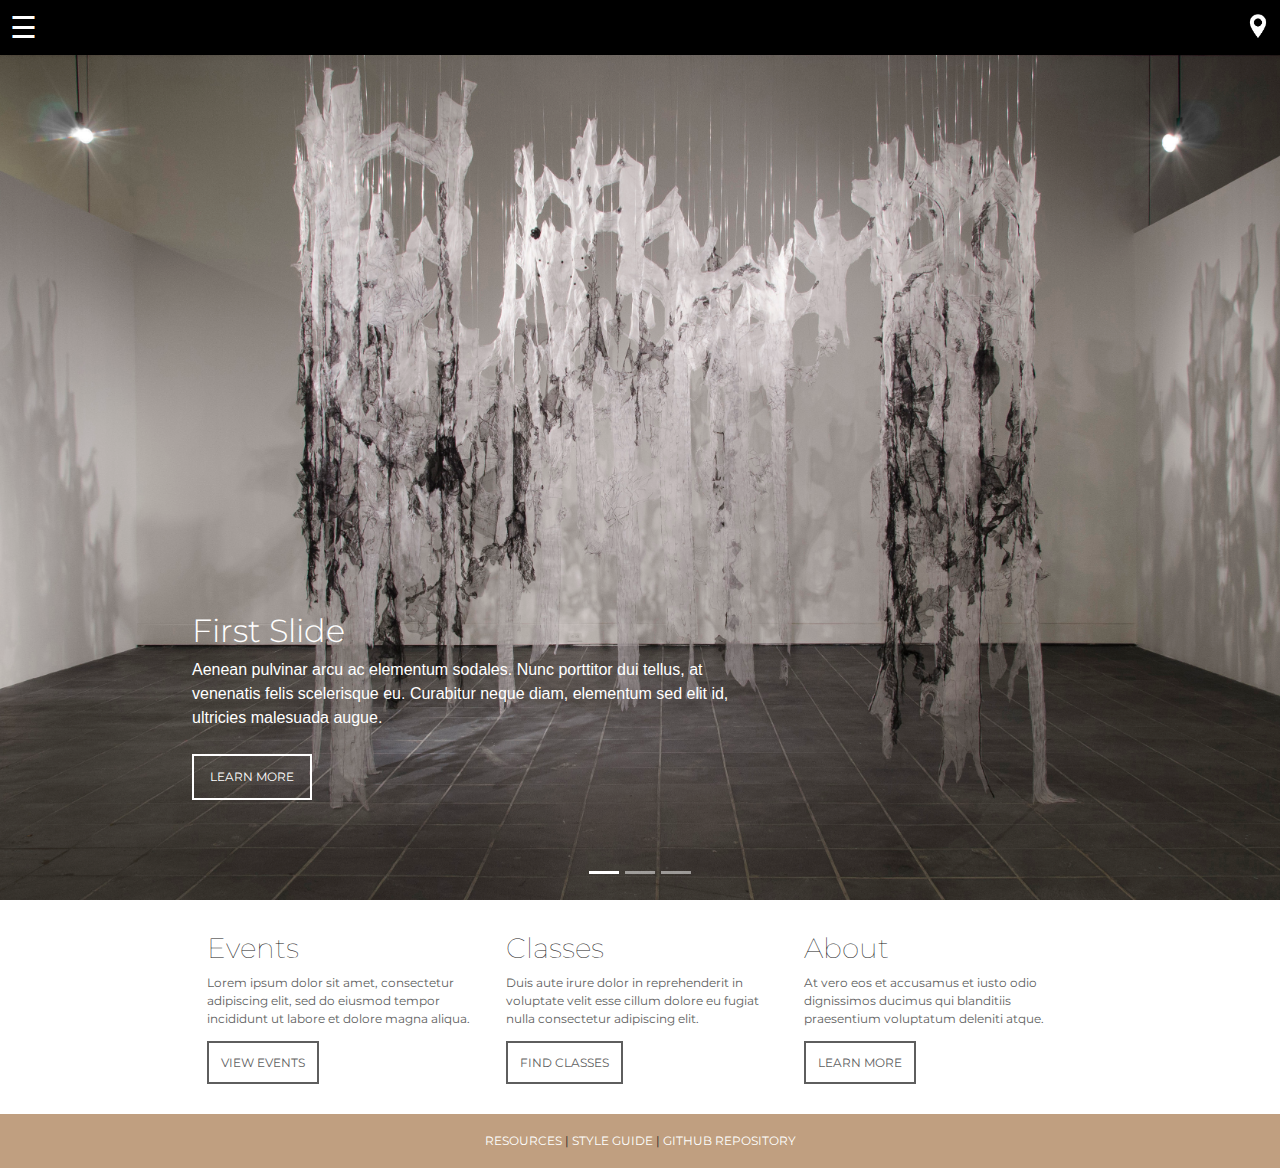
==== Part2/index.html @ 6e899aff "Page setups done for lab" ====
<!DOCTYPE html>
<html lang = "en">
<head>
<meta name="viewport" content="width=device-width, initial-scale=1, shrink-to-fit=no">
<title>P01 Style Guide</title>
<link href="https://fonts.googleapis.com/css?family=Montserrat:1,100,200,300,400,500,600,800" rel="stylesheet">
<link rel="stylesheet" href="css/main.css">

<!-- Bootstrap core CSS -->
<link href="vendor/bootstrap/css/bootstrap.min.css" rel="stylesheet">


</head>


<body>

  <!--Navigation-->
  <nav>
    <span style="font-size:30px;cursor:pointer" onclick="openNav()">&#9776;</span>
    <a href="contact.html">
      <img id = "location" src="img/location_icon.png" alt="HTML tutorial" width ="24" height ="24">
    </a>
  </nav>

  <!--Drop Down Menu Elements -->
  <div id="myNav" class="overlay">
    <a href="javascript:void(0)" class="closebtn" onclick="closeNav()">&times;</a>
    <div class="overlay-content">
      <a id = "fadein1" href="Events.html">Events</a>
      <a href="Classes.html">Classes</a>
      <a href="about.html">About</a>
      <a href="contact.html">Contact</a>
    </div>
  </div>

  <!-- Carousel -->
  <header>
    <div id="carouselExampleIndicators" class="carousel slide" data-ride="carousel">
      <ol class="carousel-indicators">
        <li data-target="#carouselExampleIndicators" data-slide-to="0" class="active"></li>
        <li data-target="#carouselExampleIndicators" data-slide-to="1"></li>
        <li data-target="#carouselExampleIndicators" data-slide-to="2"></li>
      </ol>
      <div class="carousel-inner" role="listbox">
        <!-- Slide One - Set the background image for this slide in the line below -->
        <div class="carousel-item active" style="background-image: url('img/test1.jpg')">
          <div class="carousel-caption d-none d-md-block">
            <h2 class = "carouselheader">First Slide</h2>
            <p class = "carouselfont">Aenean pulvinar arcu ac elementum sodales. Nunc porttitor dui tellus, at venenatis felis scelerisque eu. Curabitur neque diam, elementum sed elit id, ultricies malesuada augue.</p>
            <button class = "carouselbutton">LEARN MORE</button>
          </div>
        </div>
        <!-- Slide Two - Set the background image for this slide in the line below -->
        <div class="carousel-item" style="background-image: url('img/test2.jpeg')">
          <div class="carousel-caption d-none d-md-block">
            <h2 class = "carouselheader">Second Slide</h2>
            <p class = "carouselfont">Aenean pulvinar arcu ac elementum sodales. Nunc porttitor dui tellus, at venenatis felis scelerisque eu. Curabitur neque diam, elementum sed elit id, ultricies malesuada augue.</p>
            <button class = "carouselbutton">LEARN MORE</button>
          </div>
        </div>
        <!-- Slide Three - Set the background image for this slide in the line below -->
        <div class="carousel-item" style="background-image: url('img/test3.jpg')">
          <div class="carousel-caption d-none d-md-block">
            <h2 class = "carouselheader">Third Slide</h2>
            <p class = "carouselfont">Aenean pulvinar arcu ac elementum sodales. Nunc porttitor dui tellus, at venenatis felis scelerisque eu. Curabitur neque diam, elementum sed elit id, ultricies malesuada augue.</p>
            <button class = "carouselbutton">LEARN MORE</button>
          </div>
        </div>
      </div>
      <!--
      <a class="carousel-control-prev" href="#carouselExampleIndicators" role="button" data-slide="prev">
        <span class="carousel-control-prev-icon" aria-hidden="true"></span>
        <span class="sr-only">Previous</span>
      </a>
      <a class="carousel-control-next" href="#carouselExampleIndicators" role="button" data-slide="next">
        <span class="carousel-control-next-icon" aria-hidden="true"></span>
        <span class="sr-only">Next</span>
      </a> -->
    </div>
  </header>
  <!--End of Carousel -->

  <!-- Page Content -->
  <div class="columnContainer">
    <div class="column">
      <h3>Events</h3>
      <p>Lorem ipsum dolor sit amet, consectetur adipiscing elit, sed do eiusmod tempor incididunt ut labore et dolore magna aliqua. </p>
      <p><a href="Events.html" class = "navigationbutton">VIEW EVENTS</a></p>
    </div>
    <div class="column">
      <h3>Classes</h3>
      <p>Duis aute irure dolor in reprehenderit in voluptate velit esse cillum dolore eu fugiat nulla consectetur adipiscing elit. </p>
        <p><a href="Events.html" class = "navigationbutton">FIND CLASSES</a></p>
    </div>
    <div class="column">
      <h3>About </h3>
      <p>At vero eos et accusamus et iusto odio dignissimos ducimus qui blanditiis praesentium voluptatum deleniti atque.</p>
        <p><a href="Events.html" class = "navigationbutton">LEARN MORE</a></p>
    </div>

  </div>

  <!-- Footer -->
   <footer>

      <p><a href="">RESOURCES<a/> | <a href="http://www.sfu.ca/~kneuenfe/IAT_339/PO2/Style_Guide_P02/">STYLE GUIDE</a> | <a href="">GITHUB REPOSITORY</a></p>

  </footer>



















<!-- Bootstrap core JavaScript for Carousel -->
<script src="vendor/jquery/jquery.min.js"></script>
<script src="vendor/bootstrap/js/bootstrap.bundle.min.js"></script>

<!-- Drop Down Menu Script-->
<script>
function openNav() {
    document.getElementById("myNav").style.height = "100%";
}
function closeNav() {
    document.getElementById("myNav").style.height = "0%";
}
</script>

</body>
</html>
---- Part2/css/main.css ----
body {
    font-family: "Montserrat", Century Gothic, sans-serif;
    margin: 0;
}

nav{
background-color: black;
color:white;
padding: 5px;
padding-left: 10px;
z-index: 99;
position: fixed;
width: 100%;
}

h1, h2, h3 {
   font-family: 'Montserrat'
}


footer{
  display: block;
  background-color:#C09F80;
   font-family: 'Montserrat';
  text-align: center;
  font-size: .75rem;
  padding: 1.5em;
  text-decoration: none;
}

footer p{
  margin:0;
}

footer a{
  color: #ffffff;
  text-decoration: none;
}

img#location{
  position: absolute;
    top: 14px;
    right: 10px;
}

h1.pageHeader{
  font-size: 32px;
  padding-left: 10px;
  padding-top:80px;
  padding-bottom:20px;
  flex-basis: 100%;
  font-family: 'Montserrat';
}

h1.aboutHeader{
  font-size: 32px;
  padding-bottom:20px;
  flex-basis: 100%;
  font-family: 'Montserrat';
  margin-bottom: 20px;
}

.aboutContainer {
  display: flex;
  flex-wrap: wrap;
  font-family: 'Montserrat';
  background-color: #ffffff;
  color:#212121;
  padding-bottom: 1em;
  padding-left:15%;
  padding-right:15%;
}

h2.aboutContent {
  font-size: 18px;
  flex-basis: 100%;
  font-family: 'Montserrat';
  font-weight: normal;
  padding-bottom: 20px;
  max-width: 1200px;
}

.imageContainer {
    position: relative;
    text-align: left;
    color: black;
    padding-bottom: 40px;
}

.imageContainer2 {
    position: relative;
    text-align: left;
    color: white;
    padding-bottom: 40px;
}

h2.artistText {
  position: absolute;
  bottom: 120px;
  left: 60px;
}

h1.artistText1 {
  position: absolute;
  top: 120px;
  left: 150px;
}

h2.artistText2 {
  position: absolute;
  top: 200px;
  left: 150px;
  font-size: 18px;
}


p.artistSubtext {
  position: absolute;
  bottom:60px;
  left: 60px;
}

.aboutButton{
  position: absolute;
  bottom:110px;
  right: -140px;
  background-color: #ffffff;
  color: #5e5e5e;
  font-family: 'Montserrat';
  font-size: 12px;
  border: 2px solid #5e5e5e;
  box-shadow: inset 0 0 0 0 #5e5e5e;
  padding:1em;
  width: 120px;
  -webkit-transition: ease-out 0.4s;
  -moz-transition: ease-out 0.4s;
  transition: ease-out 0.4s;
}

.aboutButton2{
  position: absolute;
  bottom:300px;
  left: 150px;
  background-color: #ffffff;
  color: #5e5e5e;
  font-family: 'Montserrat';
  font-size: 12px;
  border: 2px solid #5e5e5e;
  box-shadow: inset 0 0 0 0 #5e5e5e;
  padding:1em;
  width: 120px;
  -webkit-transition: ease-out 0.4s;
  -moz-transition: ease-out 0.4s;
  transition: ease-out 0.4s;
}

.aboutButton:hover{
  box-shadow: inset 120px 0 0 0 #5e5e5e;
  text-decoration: none;
  color: white;
}



.carousel-item {
  height: 100vh;
  min-height: 300px;
  background: no-repeat center center scroll;
  -webkit-background-size: cover;
  -moz-background-size: cover;
  -o-background-size: cover;
  background-size: cover;
}

.overlay {
    height: 0%;
    width: 100%;
    position: fixed;
    padding: 0;
    margin:0;
    z-index: 999;
    top: 50px;
    left: 0;
    background-color: rgb(0,0,0);
    background-color: rgba(0,0,0, 1);
    overflow-y: hidden;
    transition: 0.5s;
}

.overlay-content {
    position: relative;
    top: 25%;
    width: 100%;
    text-align: left;
    margin-top: 30px;
}

.overlay a {
    padding-left: 10px;
    text-decoration: none;
    margin-top: 10px;
    font-size: 40px;
    font-weight: 100;
    color: #ffffff;
    display: block;
    transition: 0.3s;
    animation-delay: 2s;
}

.overlay a:hover, .overlay a:focus {
    color: #818181;
}

.overlay .closebtn {
    position: absolute;
    top: 0px;
    font-size: 50px;
}

@media screen and (max-height: 450px) {
  .overlay {overflow-y: auto;}
  .overlay a {font-size: 20px}
  .overlay .closebtn {
    font-size: 40px;
    top: 15px;
    right: 35px;
  }
}

.columnContainer{
  display: flex;
  flex-wrap: wrap;
  font-family: 'Montserrat';
  background-color: #ffffff;
  color:#212121;
  padding-bottom: 1em;
  padding-left:15%;
  padding-right:15%;

}

.columnContainer .column {
  flex-basis: 33.333%;
  padding-top: 2em;
  padding-left: 15px;
  padding-right: 15px;
}

@media screen and (max-width: 1000px){
  .columnContainer{
    padding-left:7.5%;
    padding-right:7.5%;
  }
}

@media screen and (max-width: 800px){
  .columnContainer .column {
  flex-basis: 50%;
  flex-grow: 0;
  flex-wrap: wrap;
  padding-top: 2em;
  }
  .columnContainer{
    padding-left:5%;
    padding-right:5%;
  }
}

@media screen and (max-width: 576px){
  .columnContainer .column {
  flex-basis: 100%;
  flex-grow: 0;
  flex-wrap: wrap;
  padding-top: 2em;
}
}


.columnContainer .column h3 {
  font-weight: 100;
  font-size: 28px;
}

.columnContainer .column p {
    font-size: 12px;
    color: #5e5e5e;
    padding-bottom: 10px;
}

.navigationbutton{
  background-color: #ffffff;
  color: #5e5e5e;
  font-family: 'Montserrat';
  font-size: 12px;
  border: 2px solid #5e5e5e;
  box-shadow: inset 0 0 0 0 #5e5e5e;
  padding:1em;
  width: 120px;
  -webkit-transition: ease-out 0.4s;
  -moz-transition: ease-out 0.4s;
  transition: ease-out 0.4s;
}

.navigationbutton:hover{
  box-shadow: inset 120px 0 0 0 #5e5e5e;
  text-decoration: none;
  color: white;
}

.carouselheader{
  text-align: left;
  font-weight: 300;
  font-family: 'Montserrat';

}

.carouselfont{
  text-align: left;
  width:550px;
  font-weight: 100;
  padding-bottom: .5em;


}

.carouselbutton{
  background-color: rgba(255,255,255,0);
  font-family: 'Montserrat';
  display: block;
  color: white;
  font-size: 12px;
  border: 2px solid white;
  box-shadow: inset 0 0 0 0 white;
  padding:1em;
  width: 120px;
  -webkit-transition: ease-out 0.4s;
  -moz-transition: ease-out 0.4s;
  transition: ease-out 0.4s;
  margin-bottom: 5em;
}

.carouselbutton:hover{
  box-shadow: inset 120px 0 0 0 white;
  color: #5e5e5e;
}

/*--djsjdsjndjds*/
.eventsimageslink{
  max-width:100%;
  position: relative;
  margin-bottom: 10px;
}

.eventsimages{
  max-width:100%;

}

.year{
  font-size: 20px;
  margin-bottom: 0px;
}

.calendardate{
  position: absolute;
  text-align: center;
  background-color: #ffffff;
  width:50px;
  margin-bottom: 0px;
  padding: 5px;
  top: 8px;
  right: 8px;
}

.calendardate p{

  margin-bottom: 0px;
}
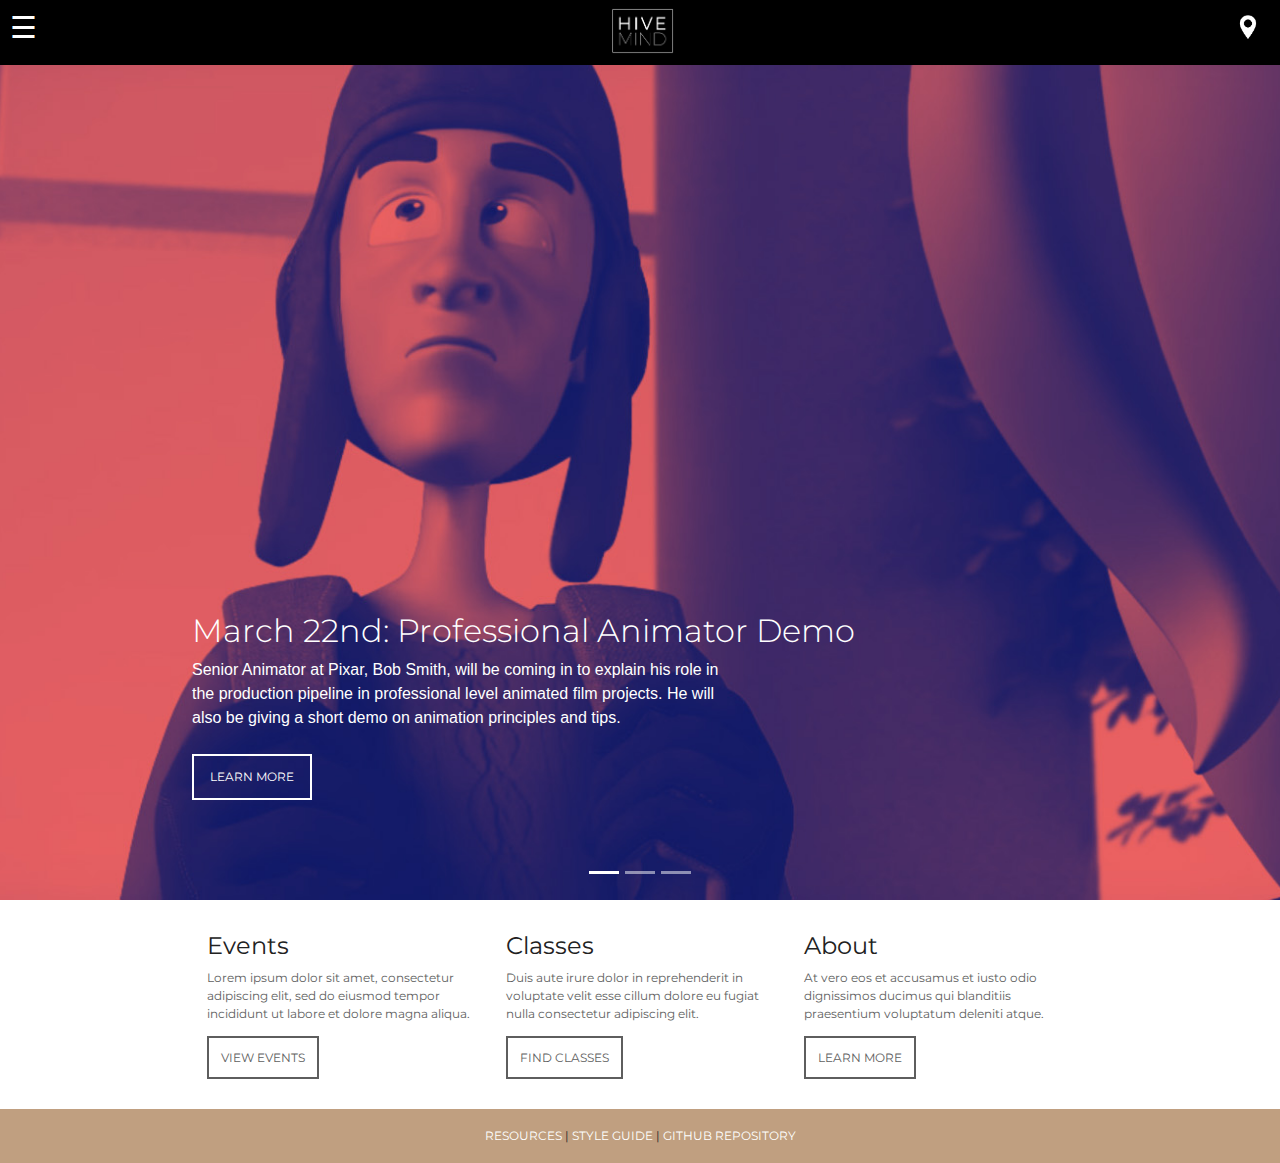
==== commit 3931593d: "Content added (Quinn provided content but on my laptop)" ====
--- a/Part2/index.html
+++ b/Part2/index.html
@@ -20,6 +20,9 @@
     <span style="font-size:30px;cursor:pointer" onclick="openNav()">&#9776;</span>
     <a href="contact.html">
       <img id = "location" src="img/location_icon.png" alt="HTML tutorial" width ="24" height ="24">
+    </a>
+    <a href="index.html">
+      <img id = "home" src="img/logowhite.png" alt="home" width ="64" height ="48">
     </a>
   </nav>
 
@@ -44,26 +47,26 @@
       </ol>
       <div class="carousel-inner" role="listbox">
         <!-- Slide One - Set the background image for this slide in the line below -->
-        <div class="carousel-item active" style="background-image: url('img/test1.jpg')">
+        <div class="carousel-item active" style="background-image: url('img/slide1.jpg')">
           <div class="carousel-caption d-none d-md-block">
-            <h2 class = "carouselheader">First Slide</h2>
-            <p class = "carouselfont">Aenean pulvinar arcu ac elementum sodales. Nunc porttitor dui tellus, at venenatis felis scelerisque eu. Curabitur neque diam, elementum sed elit id, ultricies malesuada augue.</p>
+            <h2 class = "carouselheader">March 22nd: Professional Animator Demo</h2>
+            <p class = "carouselfont">Senior Animator at Pixar, Bob Smith, will be coming in to explain his role in the production pipeline in professional level animated film projects. He will also be giving a short demo on animation principles and tips.</p>
             <button class = "carouselbutton">LEARN MORE</button>
           </div>
         </div>
         <!-- Slide Two - Set the background image for this slide in the line below -->
-        <div class="carousel-item" style="background-image: url('img/test2.jpeg')">
+        <div class="carousel-item" style="background-image: url('img/slide2.png')">
           <div class="carousel-caption d-none d-md-block">
-            <h2 class = "carouselheader">Second Slide</h2>
-            <p class = "carouselfont">Aenean pulvinar arcu ac elementum sodales. Nunc porttitor dui tellus, at venenatis felis scelerisque eu. Curabitur neque diam, elementum sed elit id, ultricies malesuada augue.</p>
+            <h2 class = "carouselheader">April 2nd: Life Drawing Session</h2>
+            <p class = "carouselfont">Life drawing is essential for building an understanding of the human form. Book this upcoming life drawing session for only 10 dollars and secure 3 hours of practice time. Act quickly as spots are limited. </p>
             <button class = "carouselbutton">LEARN MORE</button>
           </div>
         </div>
         <!-- Slide Three - Set the background image for this slide in the line below -->
-        <div class="carousel-item" style="background-image: url('img/test3.jpg')">
+        <div class="carousel-item" style="background-image: url('img/slide3.jpg')">
           <div class="carousel-caption d-none d-md-block">
-            <h2 class = "carouselheader">Third Slide</h2>
-            <p class = "carouselfont">Aenean pulvinar arcu ac elementum sodales. Nunc porttitor dui tellus, at venenatis felis scelerisque eu. Curabitur neque diam, elementum sed elit id, ultricies malesuada augue.</p>
+            <h2 class = "carouselheader">June 20th - 22nd: 2018 Annual Game Jam</h2>
+            <p class = "carouselfont">We invite creators aiming to break into the game industry to attend our first annual game jam. You will team up with other creatives to participate in a 3 day challenge to conceptualize and create a video game for prizes. </p>
             <button class = "carouselbutton">LEARN MORE</button>
           </div>
         </div>
--- a/Part2/css/main.css
+++ b/Part2/css/main.css
@@ -1,3 +1,7 @@
+html{
+
+}
+
 body {
     font-family: "Montserrat", Century Gothic, sans-serif;
     margin: 0;
@@ -9,6 +13,7 @@
 padding: 5px;
 padding-left: 10px;
 z-index: 99;
+display:block;
 position: fixed;
 width: 100%;
 }
@@ -39,15 +44,21 @@
 
 img#location{
   position: absolute;
-    top: 14px;
-    right: 10px;
+    top: 15px;
+    right: 20px;
+}
+
+img#home{
+  margin-left: 45%;
+  margin-bottom: 5px;
+
 }
 
 h1.pageHeader{
   font-size: 32px;
   padding-left: 10px;
   padding-top:80px;
-  padding-bottom:20px;
+  margin-bottom: 0px;
   flex-basis: 100%;
   font-family: 'Montserrat';
 }
@@ -60,105 +71,15 @@
   margin-bottom: 20px;
 }
 
-.aboutContainer {
-  display: flex;
-  flex-wrap: wrap;
-  font-family: 'Montserrat';
-  background-color: #ffffff;
-  color:#212121;
-  padding-bottom: 1em;
-  padding-left:15%;
-  padding-right:15%;
-}
-
-h2.aboutContent {
-  font-size: 18px;
-  flex-basis: 100%;
-  font-family: 'Montserrat';
-  font-weight: normal;
-  padding-bottom: 20px;
-  max-width: 1200px;
-}
-
-.imageContainer {
-    position: relative;
-    text-align: left;
-    color: black;
-    padding-bottom: 40px;
-}
-
-.imageContainer2 {
-    position: relative;
-    text-align: left;
-    color: white;
-    padding-bottom: 40px;
-}
-
-h2.artistText {
-  position: absolute;
-  bottom: 120px;
-  left: 60px;
-}
-
-h1.artistText1 {
-  position: absolute;
-  top: 120px;
-  left: 150px;
-}
-
-h2.artistText2 {
-  position: absolute;
-  top: 200px;
-  left: 150px;
-  font-size: 18px;
-}
-
-
-p.artistSubtext {
-  position: absolute;
-  bottom:60px;
-  left: 60px;
-}
-
-.aboutButton{
-  position: absolute;
-  bottom:110px;
-  right: -140px;
-  background-color: #ffffff;
-  color: #5e5e5e;
-  font-family: 'Montserrat';
-  font-size: 12px;
-  border: 2px solid #5e5e5e;
-  box-shadow: inset 0 0 0 0 #5e5e5e;
-  padding:1em;
-  width: 120px;
-  -webkit-transition: ease-out 0.4s;
-  -moz-transition: ease-out 0.4s;
-  transition: ease-out 0.4s;
-}
-
-.aboutButton2{
-  position: absolute;
-  bottom:300px;
-  left: 150px;
-  background-color: #ffffff;
-  color: #5e5e5e;
-  font-family: 'Montserrat';
-  font-size: 12px;
-  border: 2px solid #5e5e5e;
-  box-shadow: inset 0 0 0 0 #5e5e5e;
-  padding:1em;
-  width: 120px;
-  -webkit-transition: ease-out 0.4s;
-  -moz-transition: ease-out 0.4s;
-  transition: ease-out 0.4s;
-}
-
-.aboutButton:hover{
-  box-shadow: inset 120px 0 0 0 #5e5e5e;
-  text-decoration: none;
-  color: white;
-}
+
+h2.secondaryHeader{
+  padding-left:10px;
+  margin-top: 15px;
+  margin-bottom: 0px;
+  display: block;
+  width: 100%;
+}
+
 
 
 
@@ -179,7 +100,7 @@
     padding: 0;
     margin:0;
     z-index: 999;
-    top: 50px;
+    top: 60px;
     left: 0;
     background-color: rgb(0,0,0);
     background-color: rgba(0,0,0, 1);
@@ -227,6 +148,16 @@
   }
 }
 
+@media screen and (max-height: 450px) {
+  .overlay {overflow-y: auto;}
+  .overlay a {font-size: 20px}
+  .overlay .closebtn {
+    font-size: 40px;
+    top: 15px;
+    right: 35px;
+  }
+}
+
 .columnContainer{
   display: flex;
   flex-wrap: wrap;
@@ -234,23 +165,83 @@
   background-color: #ffffff;
   color:#212121;
   padding-bottom: 1em;
+  padding-top: 1em;
   padding-left:15%;
   padding-right:15%;
-
-}
-
+}
+
+/*Full Colum Grid Structure*/
+
+.columnContainer .fullcolumn {
+  flex-basis: 100%;
+  padding-top: 1em;
+  padding-left: 15px;
+  padding-right: 15px;
+}
+
+.columnContainer .fullcolumn h3 {
+  font-weight: 100;
+  font-size: 24px;
+  font-weight:normal;
+}
+
+.columnContainer .fullcolumn p {
+    font-size: 12px;
+    color: #5e5e5e;
+    padding-bottom: 10px;
+}
+
+.insideImage{
+  position: absolute;
+  text-align: left;
+  width:100%;
+  color:white;
+  margin-bottom: 0px;
+  padding: 5px;
+  bottom: 0px;
+  left: 10px;
+}
+
+
+
+/*Three column grid structure*/
 .columnContainer .column {
   flex-basis: 33.333%;
-  padding-top: 2em;
+  padding-top: 1em;
   padding-left: 15px;
   padding-right: 15px;
 }
 
+.columnContainer .column h3 {
+  font-weight: 100;
+  font-size: 24px;
+  font-weight:normal;
+}
+
+.columnContainer .column p {
+    font-size: 12px;
+    color: #5e5e5e;
+    padding-bottom: 10px;
+}
+
+/*images in 3 column grid*/
+.gridimageslink{
+  width:100%;
+  position: relative;
+  margin-bottom: 10px;
+}
+
+.gridimages{
+  width:100%;
+}
+
+/*Adaptable Grid Structure*/
 @media screen and (max-width: 1000px){
   .columnContainer{
     padding-left:7.5%;
     padding-right:7.5%;
   }
+
 }
 
 @media screen and (max-width: 800px){
@@ -273,20 +264,27 @@
   flex-wrap: wrap;
   padding-top: 2em;
 }
-}
-
-
-.columnContainer .column h3 {
-  font-weight: 100;
-  font-size: 28px;
-}
-
-.columnContainer .column p {
-    font-size: 12px;
-    color: #5e5e5e;
-    padding-bottom: 10px;
-}
-
+  .columnContainer .fullcolumn .contactinfo{
+    display: none
+  }
+
+  .columnContainer .fullcolumn h3{
+    font-size: 16px;
+    font-weight:normal;
+  }
+
+  .columnContainer .fullcolumn p{
+    font-size: 10px;
+    font-weight:normal;
+  }
+
+}
+
+
+
+
+
+/*Navigation Buttons */
 .navigationbutton{
   background-color: #ffffff;
   color: #5e5e5e;
@@ -307,11 +305,12 @@
   color: white;
 }
 
+
+/*Text and header that appears in Carousel*/
 .carouselheader{
   text-align: left;
   font-weight: 300;
   font-family: 'Montserrat';
-
 }
 
 .carouselfont{
@@ -319,8 +318,6 @@
   width:550px;
   font-weight: 100;
   padding-bottom: .5em;
-
-
 }
 
 .carouselbutton{
@@ -344,21 +341,11 @@
   color: #5e5e5e;
 }
 
-/*--djsjdsjndjds*/
-.eventsimageslink{
-  max-width:100%;
-  position: relative;
-  margin-bottom: 10px;
-}
-
-.eventsimages{
-  max-width:100%;
-
-}
-
+/* Calendar Box */
 .year{
-  font-size: 20px;
-  margin-bottom: 0px;
+  font-size: 16px;
+  margin-bottom: 0px;
+    margin-top: -7px;
 }
 
 .calendardate{
@@ -370,9 +357,13 @@
   padding: 5px;
   top: 8px;
   right: 8px;
+
 }
 
 .calendardate p{
-
-  margin-bottom: 0px;
-}
+  margin-bottom: 0px;
+}
+
+.columnContainer .fullcolumn .contactinfo{
+  color:white;
+}
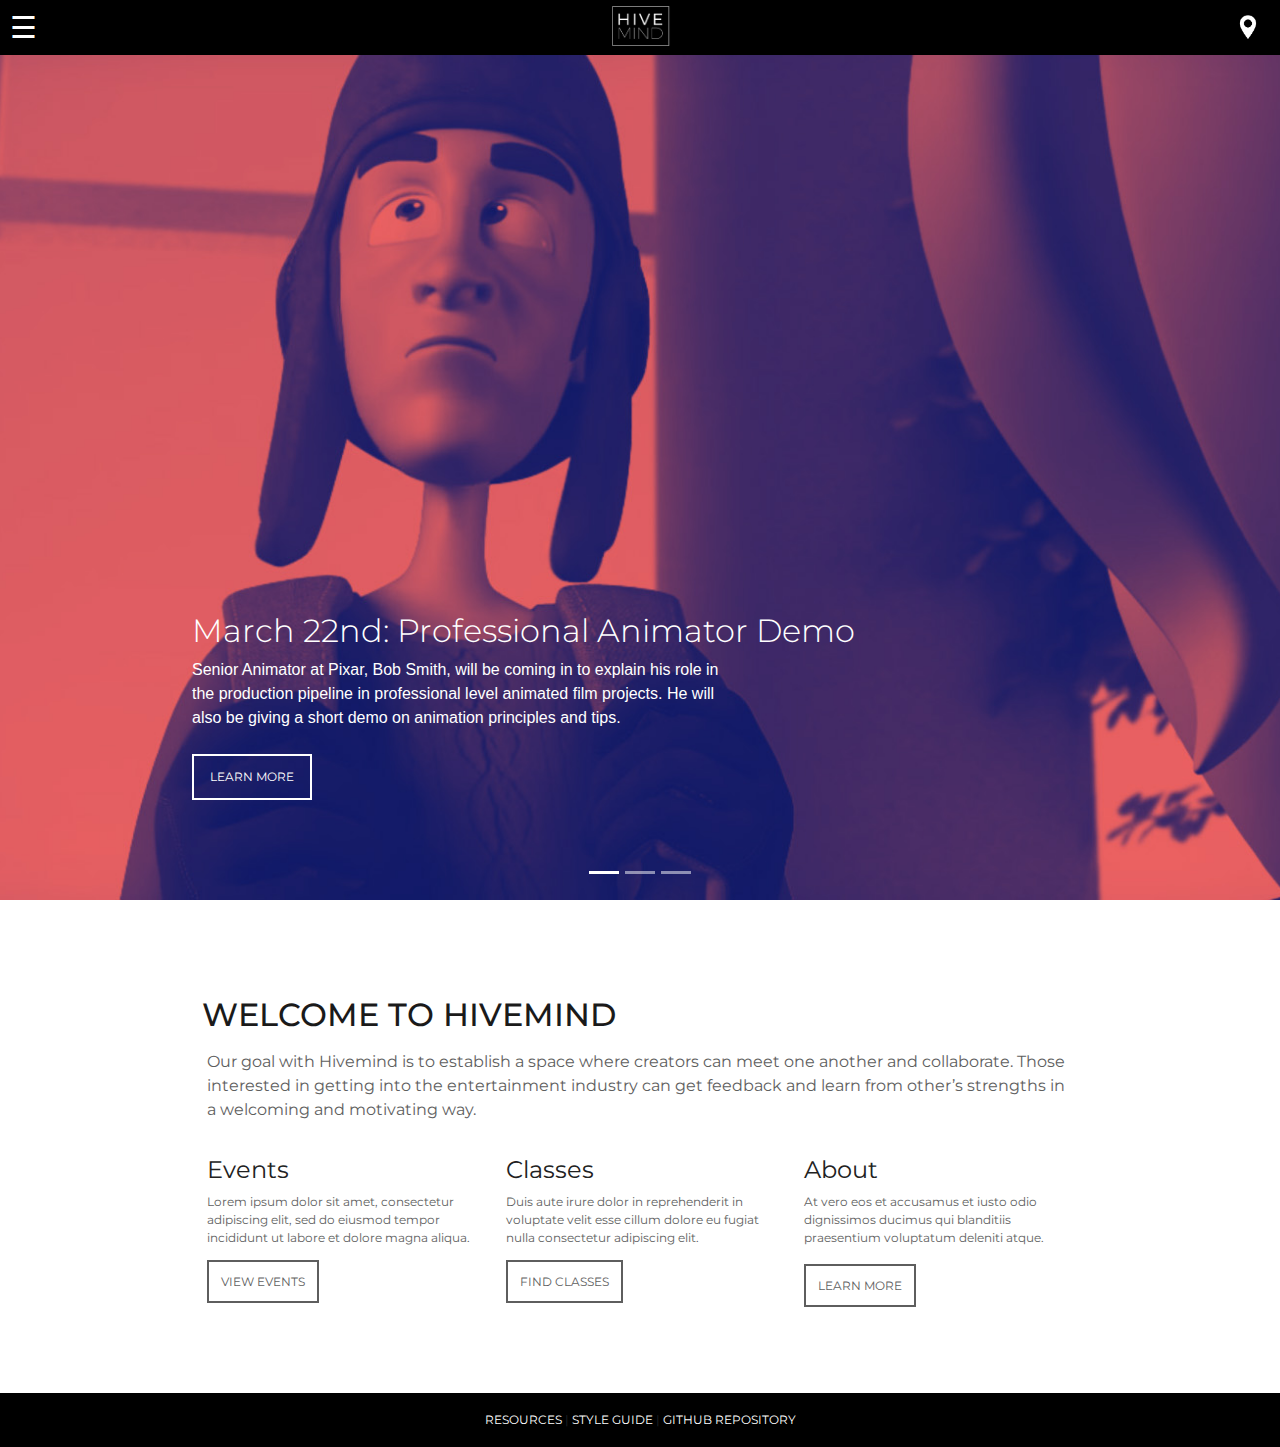
==== commit d1f2a894: "Fixes to grid, footer and columns. Multiplatform testing" ====
--- a/Part2/index.html
+++ b/Part2/index.html
@@ -22,7 +22,7 @@
       <img id = "location" src="img/location_icon.png" alt="HTML tutorial" width ="24" height ="24">
     </a>
     <a href="index.html">
-      <img id = "home" src="img/logowhite.png" alt="home" width ="64" height ="48">
+      <img id = "home" src="img/logowhite.png" alt="home" width ="60" height ="40">
     </a>
   </nav>
 
@@ -86,6 +86,15 @@
 
   <!-- Page Content -->
   <div class="columnContainer">
+
+    <h1 class = "pageHeader"> WELCOME TO HIVEMIND </h1>
+
+    <!-- Full Column -->
+    <div class="fullcolumn">
+
+      <p>Our goal with Hivemind is to establish a space where creators can meet one another and collaborate. Those interested in getting into the entertainment industry can get feedback and learn from other’s strengths in a welcoming and motivating way. </p>
+
+    </div>
     <div class="column">
       <h3>Events</h3>
       <p>Lorem ipsum dolor sit amet, consectetur adipiscing elit, sed do eiusmod tempor incididunt ut labore et dolore magna aliqua. </p>
@@ -99,7 +108,7 @@
     <div class="column">
       <h3>About </h3>
       <p>At vero eos et accusamus et iusto odio dignissimos ducimus qui blanditiis praesentium voluptatum deleniti atque.</p>
-        <p><a href="Events.html" class = "navigationbutton">LEARN MORE</a></p>
+        <a href="Events.html" class = "navigationbutton">LEARN MORE</a>
     </div>
 
   </div>
@@ -107,7 +116,7 @@
   <!-- Footer -->
    <footer>
 
-      <p><a href="">RESOURCES<a/> | <a href="http://www.sfu.ca/~kneuenfe/IAT_339/PO2/Style_Guide_P02/">STYLE GUIDE</a> | <a href="">GITHUB REPOSITORY</a></p>
+      <p><a href="resources.html">RESOURCES</a> | <a href="http://www.sfu.ca/~kneuenfe/IAT_339/PO2/Style_Guide_P02/">STYLE GUIDE</a> | <a href="https://github.com/kneuenfeldt/PO2_COMPANY_REPOSITORY">GITHUB REPOSITORY</a></p>
 
   </footer>
 
--- a/Part2/css/main.css
+++ b/Part2/css/main.css
@@ -25,9 +25,10 @@
 
 footer{
   display: block;
-  background-color:#C09F80;
+  background-color:#000000;
    font-family: 'Montserrat';
   text-align: center;
+  margin-top:5em;
   font-size: .75rem;
   padding: 1.5em;
   text-decoration: none;
@@ -40,6 +41,28 @@
 footer a{
   color: #ffffff;
   text-decoration: none;
+}
+
+footer a:hover{
+  text-decoration: none;
+  color: #33376a;
+  font-weight: 600;
+}
+
+@media screen and (min-height: 800px) and (min-width:801px) {
+footer#gridpagefooter{
+  position: fixed;
+  bottom: 0px;
+  width: 100%
+}
+}
+
+@media screen and (min-height: 850px){
+footer#fullcolumnpagefooter{
+  position: fixed;
+  bottom: 0px;
+  width: 100%
+}
 }
 
 img#location{
@@ -50,7 +73,7 @@
 
 img#home{
   margin-left: 45%;
-  margin-bottom: 5px;
+  margin-top: -15px;
 
 }
 
@@ -60,6 +83,7 @@
   padding-top:80px;
   margin-bottom: 0px;
   flex-basis: 100%;
+  color: #1a1a1a;
   font-family: 'Montserrat';
 }
 
@@ -74,6 +98,7 @@
 
 h2.secondaryHeader{
   padding-left:10px;
+  font-weight: 400;
   margin-top: 15px;
   margin-bottom: 0px;
   display: block;
@@ -100,7 +125,7 @@
     padding: 0;
     margin:0;
     z-index: 999;
-    top: 60px;
+    top: 50px;
     left: 0;
     background-color: rgb(0,0,0);
     background-color: rgba(0,0,0, 1);
@@ -113,7 +138,7 @@
     top: 25%;
     width: 100%;
     text-align: left;
-    margin-top: 30px;
+
 }
 
 .overlay a {
@@ -173,7 +198,7 @@
 /*Full Colum Grid Structure*/
 
 .columnContainer .fullcolumn {
-  flex-basis: 100%;
+
   padding-top: 1em;
   padding-left: 15px;
   padding-right: 15px;
@@ -186,8 +211,9 @@
 }
 
 .columnContainer .fullcolumn p {
-    font-size: 12px;
+    font-size: 16px;
     color: #5e5e5e;
+    font-weight: 400;
     padding-bottom: 10px;
 }
 
@@ -207,7 +233,7 @@
 /*Three column grid structure*/
 .columnContainer .column {
   flex-basis: 33.333%;
-  padding-top: 1em;
+  padding-top: .5em;
   padding-left: 15px;
   padding-right: 15px;
 }
@@ -231,39 +257,60 @@
   margin-bottom: 10px;
 }
 
+/*hover effecrs on image links*/
+.gridimages:hover{
+  box-shadow: 0px 0px 10px #888888;
+}
+
+/*hover effecrs on image links*/
+.gridimages:active{
+  box-shadow: 0px 0px 10px #888888;
+}
+
 .gridimages{
   width:100%;
 }
 
 /*Adaptable Grid Structure*/
-@media screen and (max-width: 1000px){
+@media screen and (max-width: 1100px){
   .columnContainer{
-    padding-left:7.5%;
-    padding-right:7.5%;
-  }
-
-}
-
-@media screen and (max-width: 800px){
+    padding-left:3%;
+    padding-right:3%;
+  }
+
+}
+
+@media screen and (max-width: 900px){
   .columnContainer .column {
-  flex-basis: 50%;
-  flex-grow: 0;
-  flex-wrap: wrap;
-  padding-top: 2em;
+
   }
   .columnContainer{
-    padding-left:5%;
-    padding-right:5%;
-  }
-}
-
-@media screen and (max-width: 576px){
-  .columnContainer .column {
-  flex-basis: 100%;
-  flex-grow: 0;
-  flex-wrap: wrap;
-  padding-top: 2em;
-}
+    padding-left:3%;
+    padding-right:3%;
+  }
+
+  @media screen and (max-width: 800px){
+    .columnContainer .column {
+    flex-basis: 100%;
+    flex-grow: 0;
+    flex-wrap: wrap;
+    padding-top: 2em;
+  }
+
+  img#location{
+    display: none;
+  }
+
+  img#home{
+    position: absolute;
+      top: 7px;
+      right: 6px;
+      margin-top:0px;
+
+
+  }
+}
+
   .columnContainer .fullcolumn .contactinfo{
     display: none
   }
@@ -274,7 +321,7 @@
   }
 
   .columnContainer .fullcolumn p{
-    font-size: 10px;
+    font-size: 16px;
     font-weight:normal;
   }
 
@@ -293,10 +340,10 @@
   border: 2px solid #5e5e5e;
   box-shadow: inset 0 0 0 0 #5e5e5e;
   padding:1em;
-  width: 120px;
-  -webkit-transition: ease-out 0.4s;
-  -moz-transition: ease-out 0.4s;
-  transition: ease-out 0.4s;
+
+  -webkit-transition: ease-out 0.2s;
+  -moz-transition: ease-out 0.2s;
+  transition: ease-out 0.2s;
 }
 
 .navigationbutton:hover{
@@ -367,3 +414,56 @@
 .columnContainer .fullcolumn .contactinfo{
   color:white;
 }
+
+
+input[type=text], select {
+    width: 100%;
+    padding: 12px 20px;
+    margin-top: 0px;
+    margin-bottom: 20px;
+    display: inline-block;
+    border: 1px solid #ccc;
+
+    box-sizing: border-box;
+}
+
+input[type=submit] {
+  background-color: #ffffff;
+  color: #5e5e5e;
+  font-family: 'Montserrat';
+  font-size: 14px;
+  border: 2px solid #5e5e5e;
+  box-shadow: inset 0 0 0 0 #5e5e5e;
+  padding:1em;
+  width: 200px;
+  -webkit-transition: ease-out 0.2s;
+  -moz-transition: ease-out 0.2s;
+  transition: ease-out 0.2s;
+  margin-top:20px;
+}
+
+input[type=submit]:hover {
+  box-shadow: inset 200px 0 0 0 #5e5e5e;
+  text-decoration: none;
+  color: white;
+}
+
+input[type=submit]:active {
+  background-color: #5e5e5e;
+  color: white;
+}
+
+textarea {
+    width: 100%;
+    height: 150px;
+    padding: 12px 20px;
+    box-sizing: border-box;
+    border: 1px solid #ccc;
+    background-color: #ffffff;
+    font-size: 16px;
+    resize: none;
+}
+
+label{
+  font-size: 14px;
+}
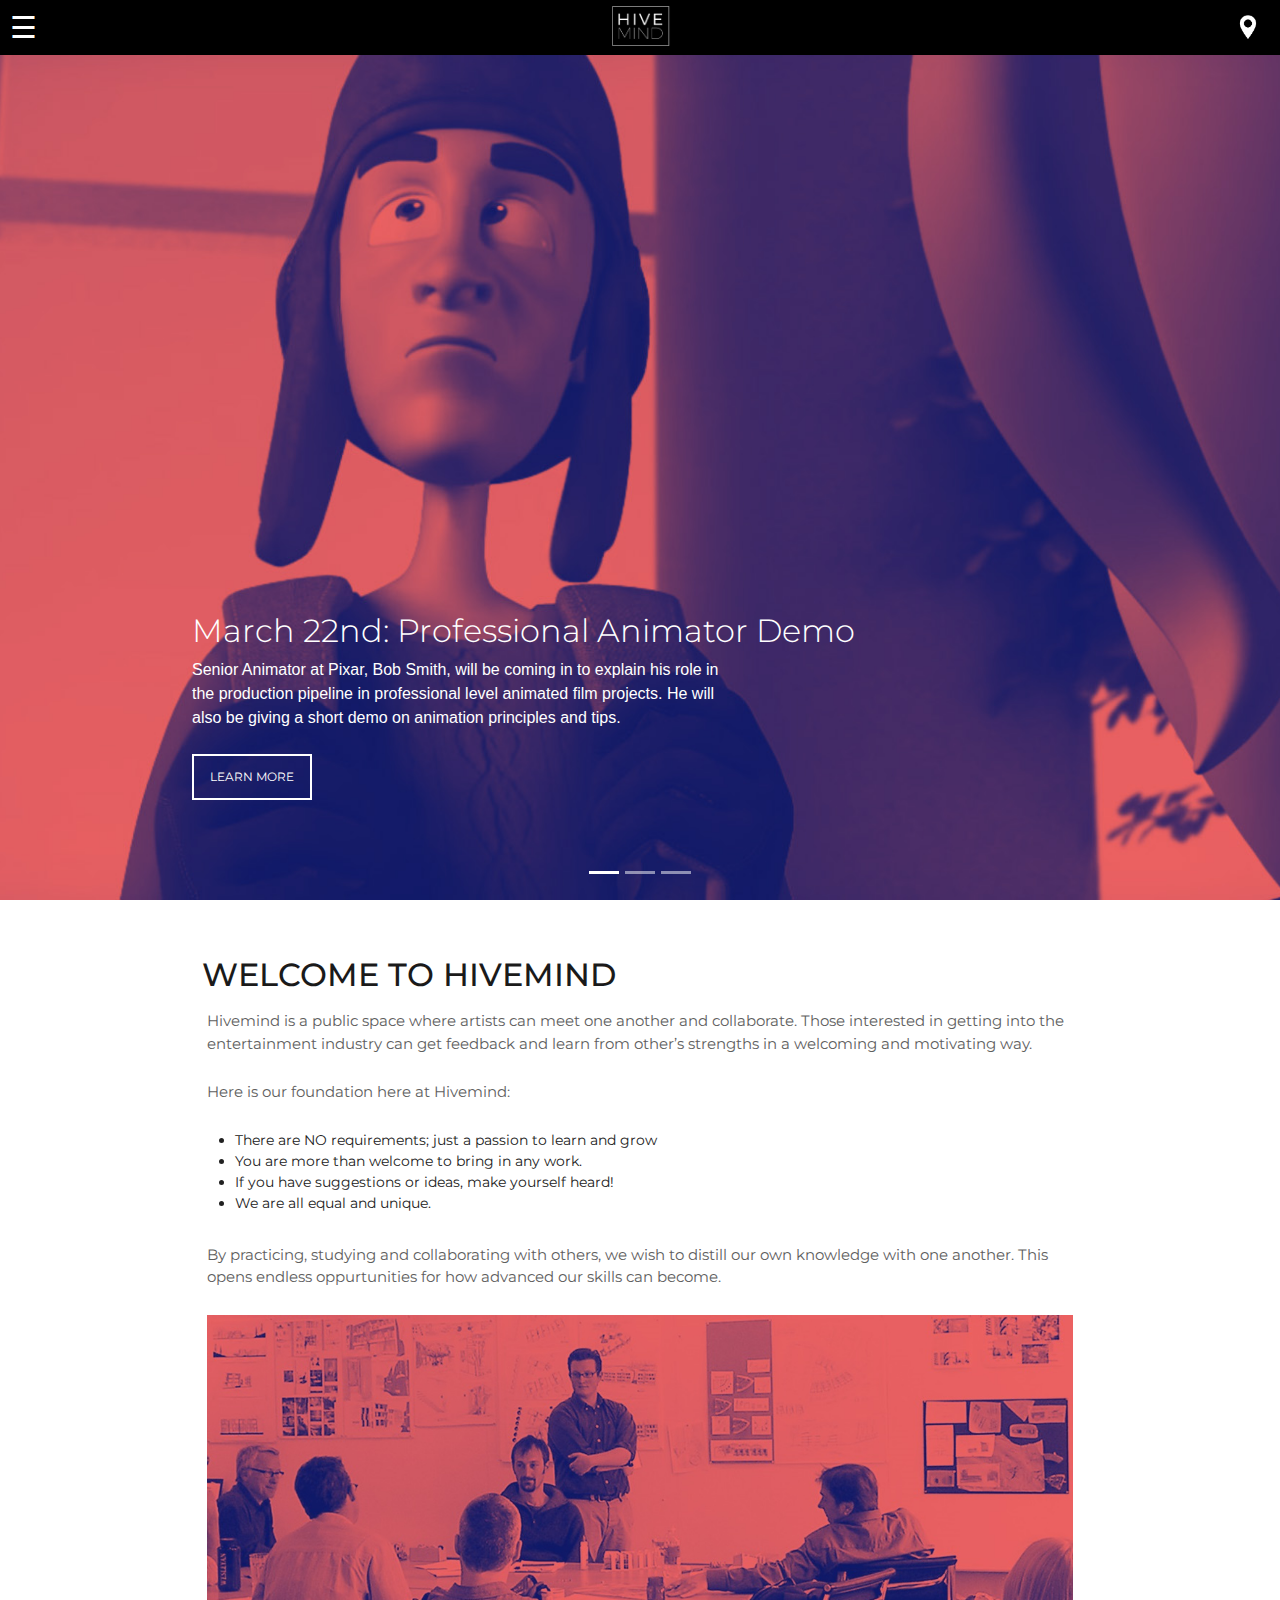
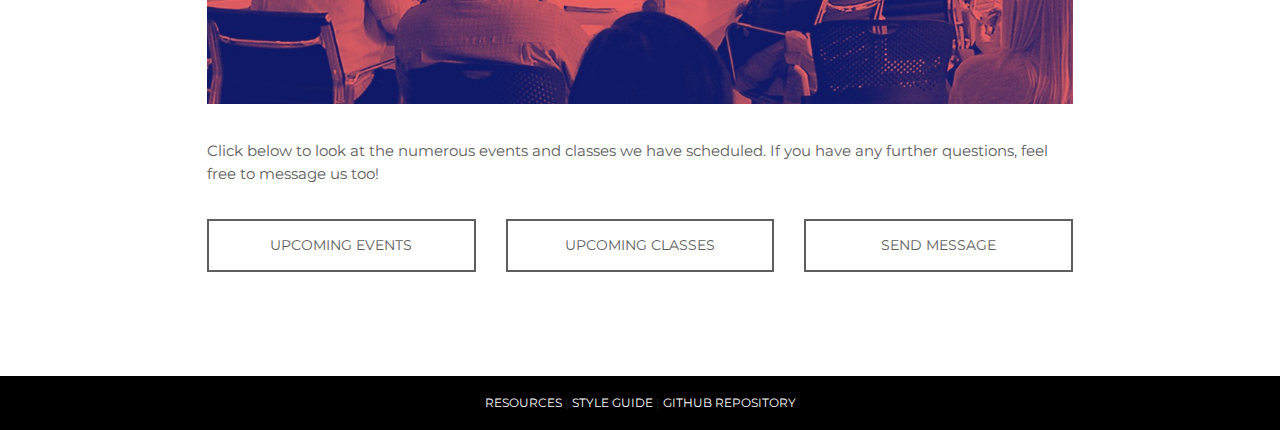
==== commit 44eacb8f: "Added payment page and other fixes" ====
--- a/Part2/index.html
+++ b/Part2/index.html
@@ -87,31 +87,45 @@
   <!-- Page Content -->
   <div class="columnContainer">
 
-    <h1 class = "pageHeader"> WELCOME TO HIVEMIND </h1>
+    <h1 class = "pageHeader" id = "homepageHeader"> WELCOME TO HIVEMIND </h1>
 
     <!-- Full Column -->
     <div class="fullcolumn">
 
-      <p>Our goal with Hivemind is to establish a space where creators can meet one another and collaborate. Those interested in getting into the entertainment industry can get feedback and learn from other’s strengths in a welcoming and motivating way. </p>
+      <p>Hivemind is a public space where artists can meet one another and collaborate. Those interested in getting into the entertainment industry can get feedback and learn from other’s strengths in a welcoming and motivating way. </p>
 
-    </div>
-    <div class="column">
-      <h3>Events</h3>
-      <p>Lorem ipsum dolor sit amet, consectetur adipiscing elit, sed do eiusmod tempor incididunt ut labore et dolore magna aliqua. </p>
-      <p><a href="Events.html" class = "navigationbutton">VIEW EVENTS</a></p>
-    </div>
-    <div class="column">
-      <h3>Classes</h3>
-      <p>Duis aute irure dolor in reprehenderit in voluptate velit esse cillum dolore eu fugiat nulla consectetur adipiscing elit. </p>
-        <p><a href="Events.html" class = "navigationbutton">FIND CLASSES</a></p>
-    </div>
-    <div class="column">
-      <h3>About </h3>
-      <p>At vero eos et accusamus et iusto odio dignissimos ducimus qui blanditiis praesentium voluptatum deleniti atque.</p>
-        <a href="Events.html" class = "navigationbutton">LEARN MORE</a>
+      <p> Here is our foundation here at Hivemind:
+        <ul>
+          <li>There are NO requirements; just a passion to learn and grow</li>
+          <li>You are more than welcome to bring in any work.</li>
+          <li>If you have suggestions or ideas, make yourself heard!</li>
+          <li>We are all equal and unique.</li>
+        </ul>
+        <p> By practicing, studying and collaborating with others, we wish to distill our own knowledge with one another. This opens endless oppurtunities for how advanced our skills can become.</p>
+
+          <div class = "gridimageslink">
+            <img class = "gridimages" src="img/collaboration.jpg" alt="HTML tutorial" >
+          </div>
+
+            <p></p>
+          <p> Click below to look at the numerous events and classes we have scheduled. If you have any further questions, feel free to message us too!</p>
     </div>
 
+   <div class="column">
+     <a href="Events.html" class="navigationbutton">UPCOMING EVENTS</a>
+   </div>
+
+   <div class="column">
+     <a href="Classes.html" class="navigationbutton">UPCOMING CLASSES</a>
   </div>
+
+   <div class="column">
+     <a href="contact.html" class = "navigationbutton">SEND MESSAGE</a>
+   </div>
+
+
+
+   </div>
 
   <!-- Footer -->
    <footer>
--- a/Part2/css/main.css
+++ b/Part2/css/main.css
@@ -18,8 +18,15 @@
 width: 100%;
 }
 
-h1, h2, h3 {
+h1, h2, h3, h4{
    font-family: 'Montserrat'
+}
+
+ul{
+  font-size: 14px;
+  padding-left: 2em;
+  padding-bottom: 1em;
+
 }
 
 
@@ -95,6 +102,16 @@
   margin-bottom: 20px;
 }
 
+h1#homepageHeader{
+  font-size: 32px;
+  padding-left: 10px;
+  padding-top:40px;
+  margin-bottom: 0px;
+  flex-basis: 100%;
+  color: #1a1a1a;
+  font-family: 'Montserrat';
+}
+
 
 h2.secondaryHeader{
   padding-left:10px;
@@ -104,6 +121,8 @@
   display: block;
   width: 100%;
 }
+
+
 
 
 
@@ -198,7 +217,7 @@
 /*Full Colum Grid Structure*/
 
 .columnContainer .fullcolumn {
-
+  width: 100%;
   padding-top: 1em;
   padding-left: 15px;
   padding-right: 15px;
@@ -211,7 +230,7 @@
 }
 
 .columnContainer .fullcolumn p {
-    font-size: 16px;
+    font-size: 14px;
     color: #5e5e5e;
     font-weight: 400;
     padding-bottom: 10px;
@@ -244,6 +263,13 @@
   font-weight:normal;
 }
 
+.columnContainer .column h3.paymentsHeader{
+  font-size: 18px;
+  padding-bottom: 10px;
+  padding-top:30px;
+  font-weight: 500;
+}
+
 .columnContainer .column p {
     font-size: 12px;
     color: #5e5e5e;
@@ -258,12 +284,12 @@
 }
 
 /*hover effecrs on image links*/
-.gridimages:hover{
+.gridimageslink a img:hover{
   box-shadow: 0px 0px 10px #888888;
 }
 
 /*hover effecrs on image links*/
-.gridimages:active{
+.gridimageslink a:active{
   box-shadow: 0px 0px 10px #888888;
 }
 
@@ -281,21 +307,34 @@
 }
 
 @media screen and (max-width: 900px){
-  .columnContainer .column {
-
-  }
+
   .columnContainer{
     padding-left:3%;
     padding-right:3%;
   }
+}
 
   @media screen and (max-width: 800px){
+
     .columnContainer .column {
     flex-basis: 100%;
     flex-grow: 0;
     flex-wrap: wrap;
-    padding-top: 2em;
-  }
+    padding-top: 0;
+    margin-bottom: 0;
+  }
+
+  h1#homepageHeader{
+    font-size: 32px;
+    padding-left: 10px;
+    padding-top:20px;
+    margin-bottom: 0px;
+    flex-basis: 100%;
+    color: #1a1a1a;
+    font-family: 'Montserrat';
+  }
+
+
 
   img#location{
     display: none;
@@ -321,36 +360,49 @@
   }
 
   .columnContainer .fullcolumn p{
-    font-size: 16px;
+    font-size: 15px;
     font-weight:normal;
   }
 
-}
+  .columnContainer .column p.bottomnavText{
+  font-size: 14px;
+}
+
+
 
 
 
 
 
 /*Navigation Buttons */
+
+
 .navigationbutton{
   background-color: #ffffff;
+  display: inline-block;
+
   color: #5e5e5e;
   font-family: 'Montserrat';
   font-size: 12px;
   border: 2px solid #5e5e5e;
-  box-shadow: inset 0 0 0 0 #5e5e5e;
   padding:1em;
-
+  text-decoration: none;
+  text-align: center;
+  font-size: 14px;
+  width: 100%;
   -webkit-transition: ease-out 0.2s;
   -moz-transition: ease-out 0.2s;
   transition: ease-out 0.2s;
+  margin-bottom: 2em;
+
 }
 
 .navigationbutton:hover{
-  box-shadow: inset 120px 0 0 0 #5e5e5e;
+  background-color: #5e5e5e;
   text-decoration: none;
   color: white;
 }
+
 
 
 /*Text and header that appears in Carousel*/
@@ -415,10 +467,24 @@
   color:white;
 }
 
+::placeholder { /* Chrome, Firefox, Opera, Safari 10.1+ */
+    font-size: 13px;
+}
+
+:-ms-input-placeholder { /* Internet Explorer 10-11 */
+    font-size: 13px;
+}
+
+::-ms-input-placeholder { /* Microsoft Edge */
+    font-size: 13px;
+}
+
+
 
 input[type=text], select {
     width: 100%;
     padding: 12px 20px;
+    font-size: 14px;
     margin-top: 0px;
     margin-bottom: 20px;
     display: inline-block;
@@ -427,30 +493,39 @@
     box-sizing: border-box;
 }
 
+
+
 input[type=submit] {
-  background-color: #ffffff;
-  color: #5e5e5e;
+  background-color:#5e5e5e;
+  color: #ffffff;
   font-family: 'Montserrat';
   font-size: 14px;
-  border: 2px solid #5e5e5e;
-  box-shadow: inset 0 0 0 0 #5e5e5e;
   padding:1em;
-  width: 200px;
+  width: 100%;
+  border: 0px;
   -webkit-transition: ease-out 0.2s;
   -moz-transition: ease-out 0.2s;
   transition: ease-out 0.2s;
-  margin-top:20px;
+
+  margin-bottom: 40px;
+}
+
+.inputfields{
+  width:100%;
 }
 
 input[type=submit]:hover {
-  box-shadow: inset 200px 0 0 0 #5e5e5e;
+  background-color: #E35E61;
   text-decoration: none;
   color: white;
 }
 
 input[type=submit]:active {
-  background-color: #5e5e5e;
+  background-color: #E35E61;
   color: white;
+  -webkit-transition: ease-out 0s;
+  -moz-transition: ease-out 0s;
+  transition: ease-out 0s;
 }
 
 textarea {
@@ -461,9 +536,39 @@
     border: 1px solid #ccc;
     background-color: #ffffff;
     font-size: 16px;
-    resize: none;
+
 }
 
 label{
   font-size: 14px;
-}
+  display: block;
+}
+
+
+
+#province{
+display: inline;
+width: 49%;
+
+}
+
+#zipcode{
+  display: inline;
+  width: 49%;
+
+}
+
+#expm{
+  display: inline;
+  width: 49%;
+}
+
+#expy{
+  display: inline;
+  width: 49%;
+}
+
+#cvv{
+  display: inline;
+  width: 49%;
+}
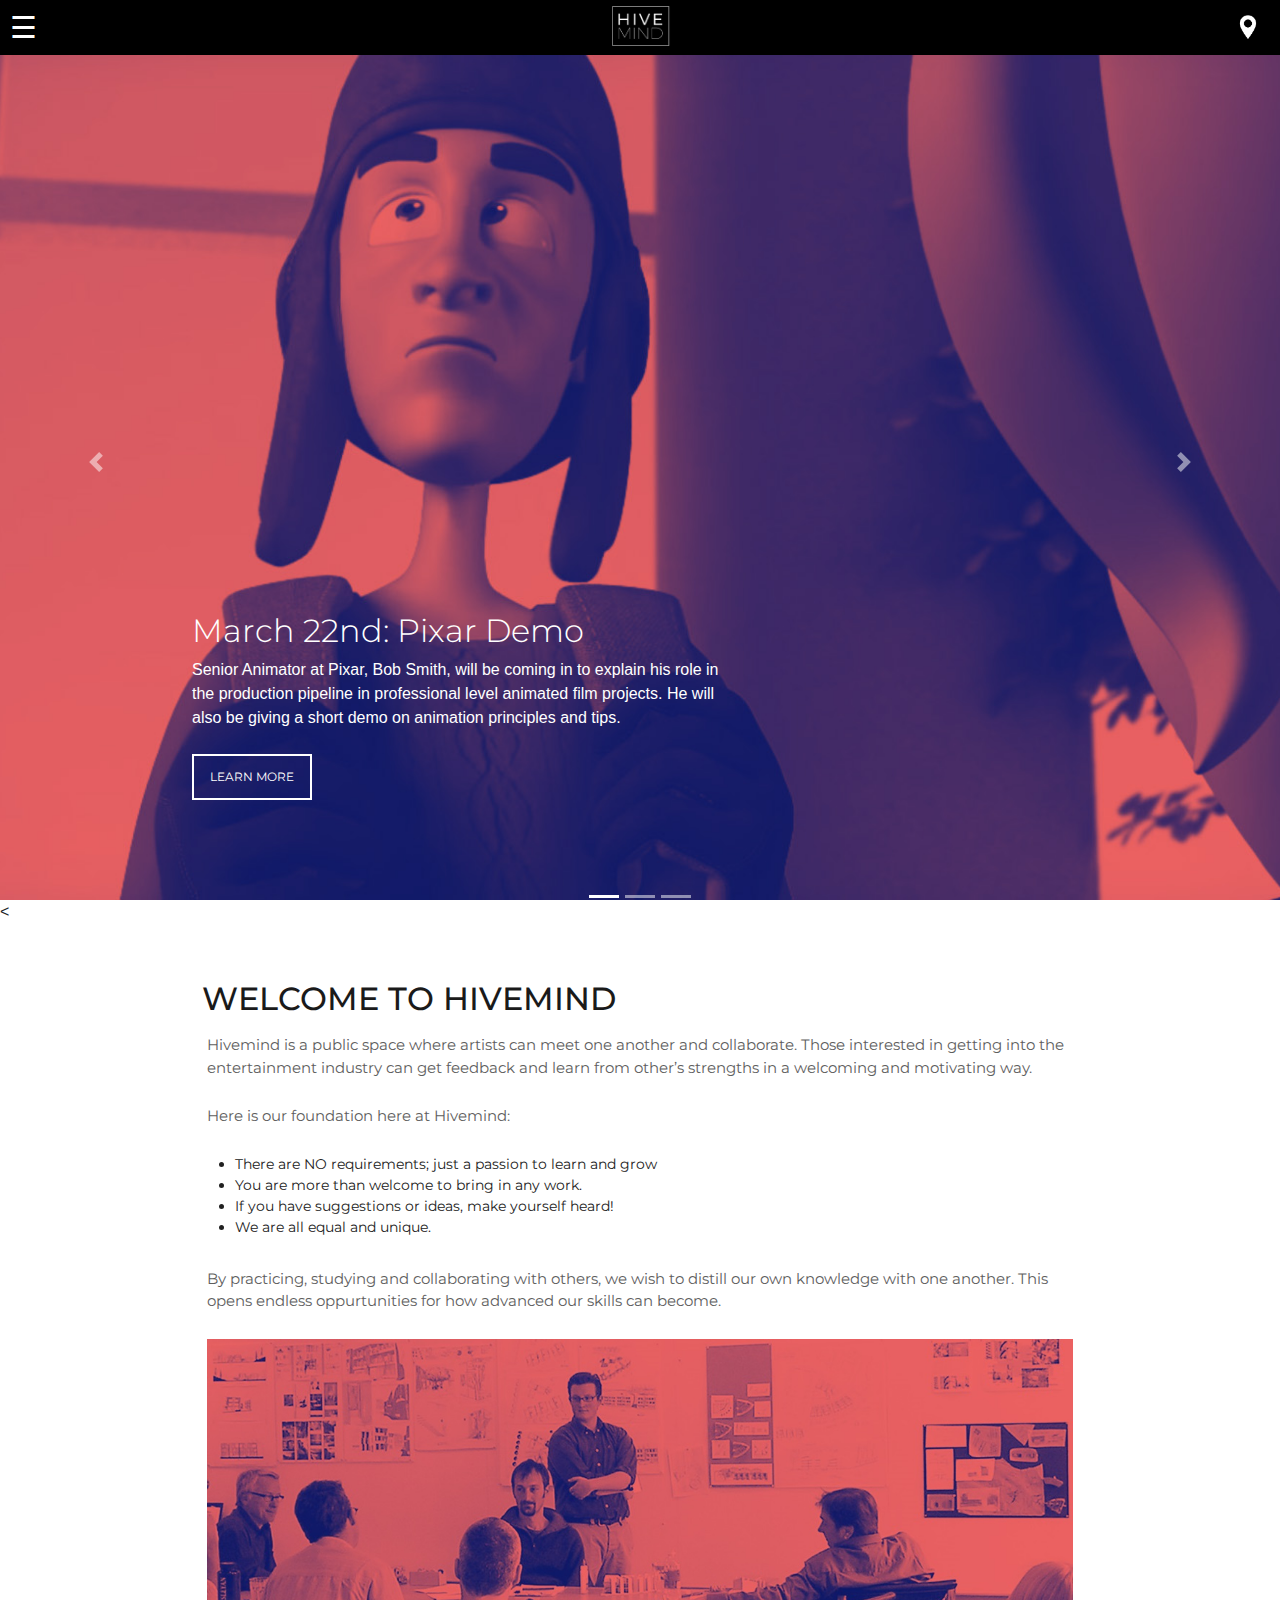
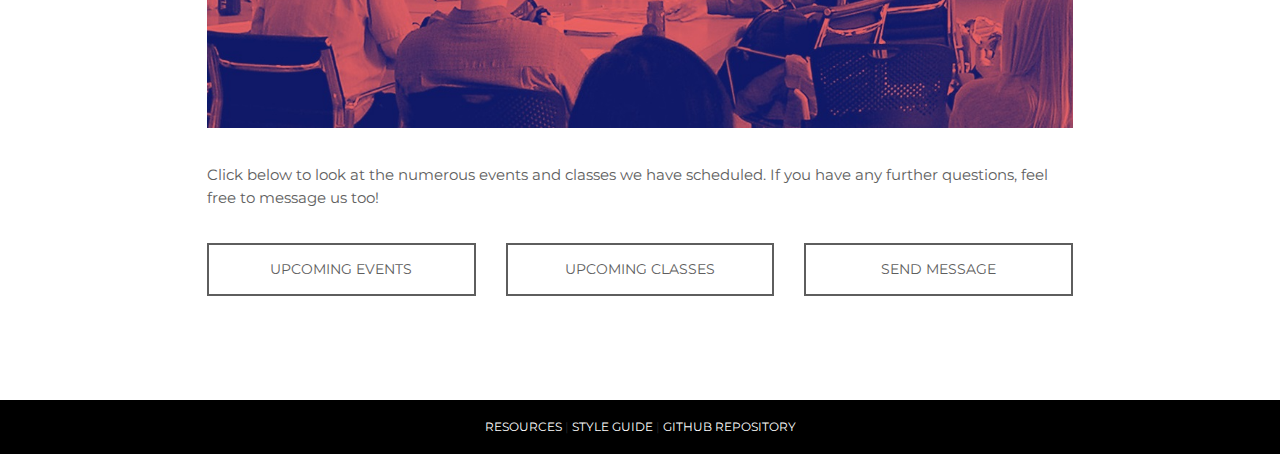
==== commit c63e1da2: "Auto stash before merge of "master" and "origin/master"" ====
--- a/Part2/index.html
+++ b/Part2/index.html
@@ -49,9 +49,11 @@
         <!-- Slide One - Set the background image for this slide in the line below -->
         <div class="carousel-item active" style="background-image: url('img/slide1.jpg')">
           <div class="carousel-caption d-none d-md-block">
-            <h2 class = "carouselheader">March 22nd: Professional Animator Demo</h2>
+            <h2 class = "carouselheader">March 22nd: Pixar Demo</h2>
             <p class = "carouselfont">Senior Animator at Pixar, Bob Smith, will be coming in to explain his role in the production pipeline in professional level animated film projects. He will also be giving a short demo on animation principles and tips.</p>
+            <a href="pixardemo.html" class = "carousellink">
             <button class = "carouselbutton">LEARN MORE</button>
+            </a>
           </div>
         </div>
         <!-- Slide Two - Set the background image for this slide in the line below -->
@@ -71,7 +73,7 @@
           </div>
         </div>
       </div>
-      <!--
+      <
       <a class="carousel-control-prev" href="#carouselExampleIndicators" role="button" data-slide="prev">
         <span class="carousel-control-prev-icon" aria-hidden="true"></span>
         <span class="sr-only">Previous</span>
@@ -79,7 +81,7 @@
       <a class="carousel-control-next" href="#carouselExampleIndicators" role="button" data-slide="next">
         <span class="carousel-control-next-icon" aria-hidden="true"></span>
         <span class="sr-only">Next</span>
-      </a> -->
+      </a>
     </div>
   </header>
   <!--End of Carousel -->
--- a/Part2/css/main.css
+++ b/Part2/css/main.css
@@ -426,7 +426,7 @@
   color: white;
   font-size: 12px;
   border: 2px solid white;
-  box-shadow: inset 0 0 0 0 white;
+
   padding:1em;
   width: 120px;
   -webkit-transition: ease-out 0.4s;
@@ -436,8 +436,9 @@
 }
 
 .carouselbutton:hover{
-  box-shadow: inset 120px 0 0 0 white;
+  background-color: white;
   color: #5e5e5e;
+  text-decoration: none;
 }
 
 /* Calendar Box */
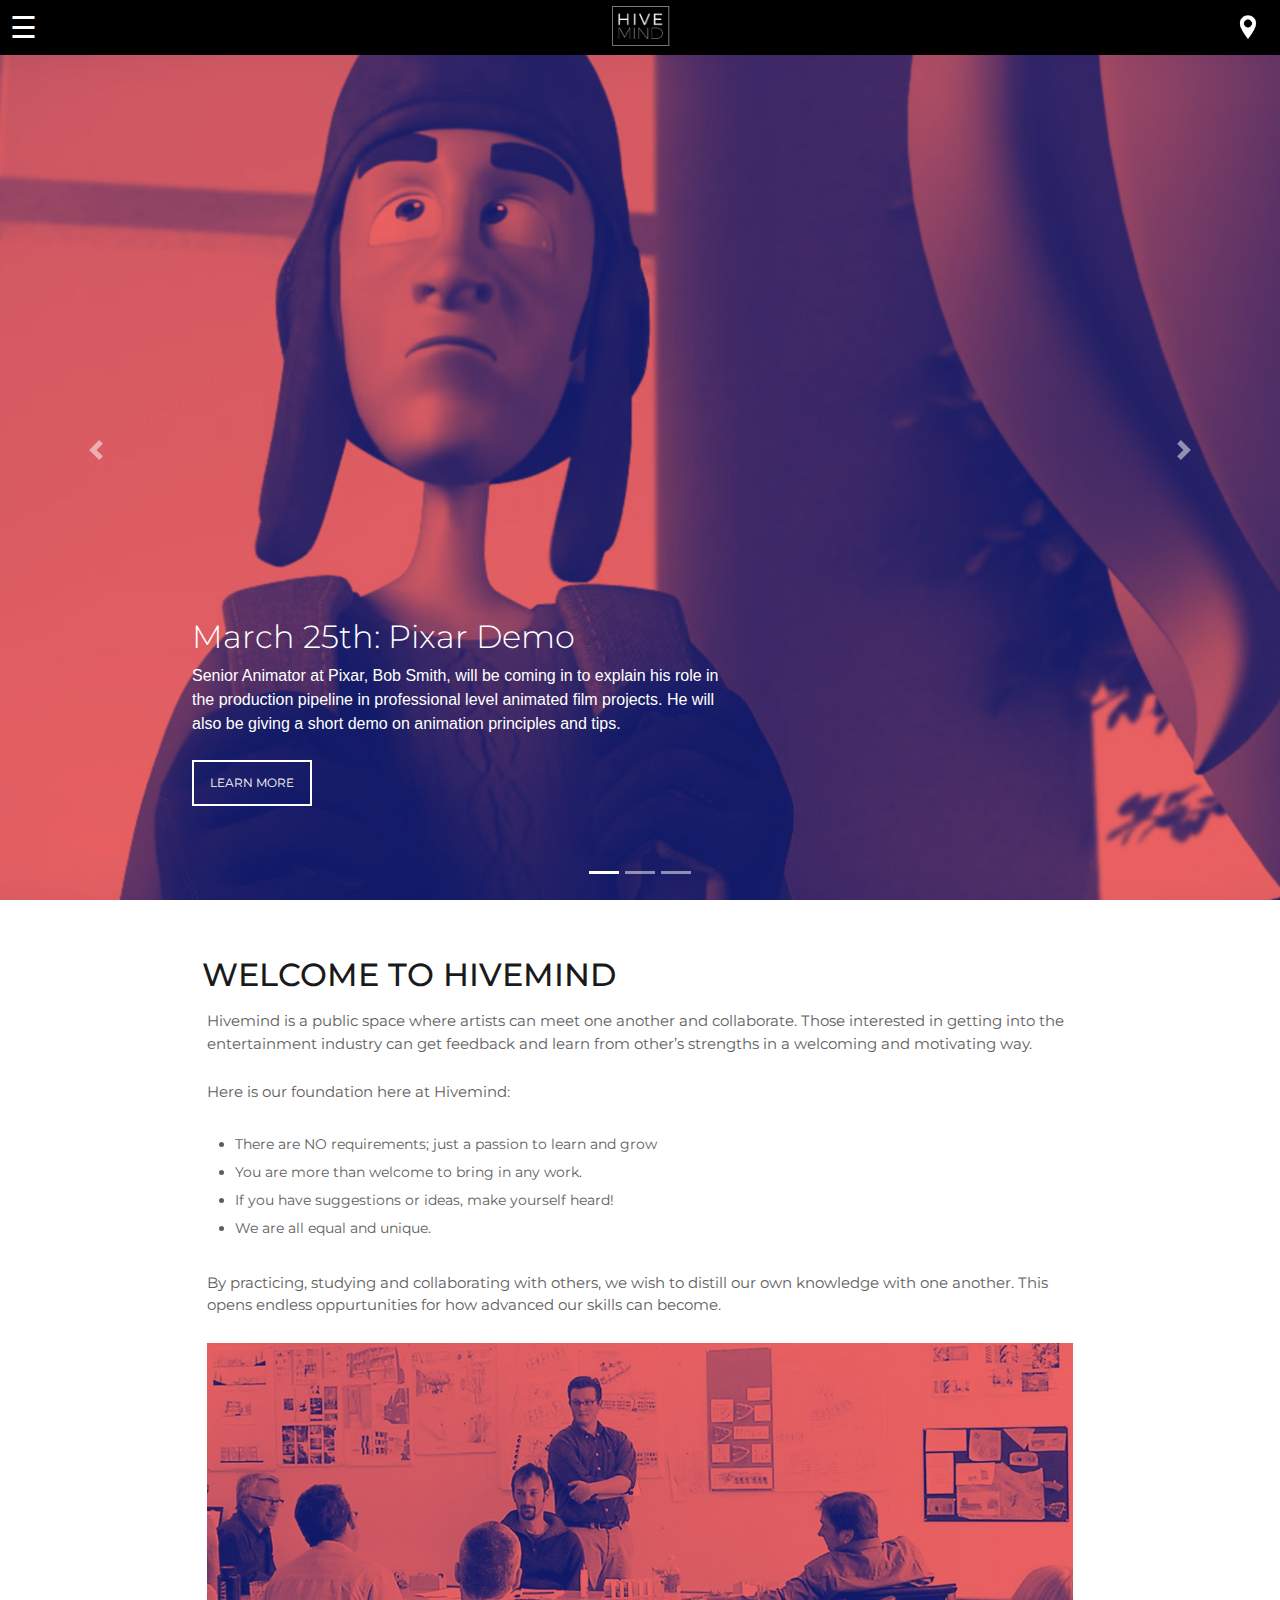
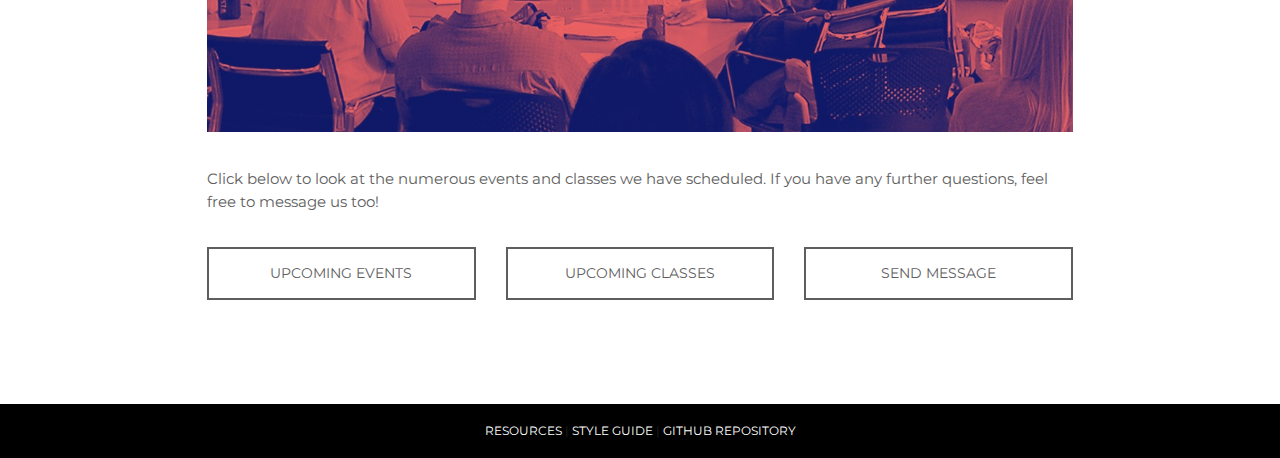
==== commit d4b91526: "Added full product functionality" ====
--- a/Part2/index.html
+++ b/Part2/index.html
@@ -2,7 +2,7 @@
 <html lang = "en">
 <head>
 <meta name="viewport" content="width=device-width, initial-scale=1, shrink-to-fit=no">
-<title>P01 Style Guide</title>
+<title>P02 HIVEMIND</title>
 <link href="https://fonts.googleapis.com/css?family=Montserrat:1,100,200,300,400,500,600,800" rel="stylesheet">
 <link rel="stylesheet" href="css/main.css">
 
@@ -18,8 +18,8 @@
   <!--Navigation-->
   <nav>
     <span style="font-size:30px;cursor:pointer" onclick="openNav()">&#9776;</span>
-    <a href="contact.html">
-      <img id = "location" src="img/location_icon.png" alt="HTML tutorial" width ="24" height ="24">
+    <a href="about.html">
+      <img id = "location" src="img/location_icon.png" alt="brokenlink" width ="24" height ="24">
     </a>
     <a href="index.html">
       <img id = "home" src="img/logowhite.png" alt="home" width ="60" height ="40">
@@ -49,31 +49,29 @@
         <!-- Slide One - Set the background image for this slide in the line below -->
         <div class="carousel-item active" style="background-image: url('img/slide1.jpg')">
           <div class="carousel-caption d-none d-md-block">
-            <h2 class = "carouselheader">March 22nd: Pixar Demo</h2>
+            <h2 class = "carouselheader">March 25th: Pixar Demo</h2>
             <p class = "carouselfont">Senior Animator at Pixar, Bob Smith, will be coming in to explain his role in the production pipeline in professional level animated film projects. He will also be giving a short demo on animation principles and tips.</p>
-            <a href="pixardemo.html" class = "carousellink">
-            <button class = "carouselbutton">LEARN MORE</button>
-            </a>
+             <a href="pixardemo.html" class="carouselbutton">LEARN MORE</a>
           </div>
         </div>
         <!-- Slide Two - Set the background image for this slide in the line below -->
-        <div class="carousel-item" style="background-image: url('img/slide2.png')">
+        <div class="carousel-item" style="background-image: url('img/maya.jpg')">
           <div class="carousel-caption d-none d-md-block">
-            <h2 class = "carouselheader">April 2nd: Life Drawing Session</h2>
+            <h2 class = "carouselheader">April 2nd: Maya Animation Basics</h2>
             <p class = "carouselfont">Life drawing is essential for building an understanding of the human form. Book this upcoming life drawing session for only 10 dollars and secure 3 hours of practice time. Act quickly as spots are limited. </p>
-            <button class = "carouselbutton">LEARN MORE</button>
+             <a href="mayabasics.html" class="carouselbutton">LEARN MORE</a>
           </div>
         </div>
         <!-- Slide Three - Set the background image for this slide in the line below -->
-        <div class="carousel-item" style="background-image: url('img/slide3.jpg')">
+        <div class="carousel-item" style="background-image: url('img/gamejam.jpg')">
           <div class="carousel-caption d-none d-md-block">
             <h2 class = "carouselheader">June 20th - 22nd: 2018 Annual Game Jam</h2>
             <p class = "carouselfont">We invite creators aiming to break into the game industry to attend our first annual game jam. You will team up with other creatives to participate in a 3 day challenge to conceptualize and create a video game for prizes. </p>
-            <button class = "carouselbutton">LEARN MORE</button>
+             <a href="gamejam.html" class="carouselbutton">LEARN MORE</a>
           </div>
         </div>
       </div>
-      <
+<!--Carosouel Left and Right Buttons-->
       <a class="carousel-control-prev" href="#carouselExampleIndicators" role="button" data-slide="prev">
         <span class="carousel-control-prev-icon" aria-hidden="true"></span>
         <span class="sr-only">Previous</span>
@@ -96,7 +94,7 @@
 
       <p>Hivemind is a public space where artists can meet one another and collaborate. Those interested in getting into the entertainment industry can get feedback and learn from other’s strengths in a welcoming and motivating way. </p>
 
-      <p> Here is our foundation here at Hivemind:
+      <p> Here is our foundation here at Hivemind:</p>
         <ul>
           <li>There are NO requirements; just a passion to learn and grow</li>
           <li>You are more than welcome to bring in any work.</li>
@@ -106,7 +104,7 @@
         <p> By practicing, studying and collaborating with others, we wish to distill our own knowledge with one another. This opens endless oppurtunities for how advanced our skills can become.</p>
 
           <div class = "gridimageslink">
-            <img class = "gridimages" src="img/collaboration.jpg" alt="HTML tutorial" >
+            <img class = "gridimages" src="img/collaboration.jpg" alt="brokenlink" >
           </div>
 
             <p></p>
--- a/Part2/css/main.css
+++ b/Part2/css/main.css
@@ -26,6 +26,8 @@
   font-size: 14px;
   padding-left: 2em;
   padding-bottom: 1em;
+  color: #5e5e5e;
+  line-height:2em;
 
 }
 
@@ -111,6 +113,28 @@
   color: #1a1a1a;
   font-family: 'Montserrat';
 }
+
+h1#pixardemopageHeader{
+  font-size: 32px;
+  padding-left: 10px;
+  padding-top:40px;
+  margin-bottom: 0px;
+  flex-basis: 100%;
+  color: #1a1a1a;
+  font-family: 'Montserrat';
+}
+
+h1#gamejamHeader{
+  font-size: 32px;
+  padding-left: 10px;
+  padding-top:40px;
+  margin-bottom: 0px;
+  flex-basis: 100%;
+  color: #1a1a1a;
+  font-family: 'Montserrat';
+}
+
+
 
 
 h2.secondaryHeader{
@@ -283,6 +307,10 @@
   margin-bottom: 10px;
 }
 
+.gridimageslink #highlightimage{
+  margin-top: 40px;
+}
+
 /*hover effecrs on image links*/
 .gridimageslink a img:hover{
   box-shadow: 0px 0px 10px #888888;
@@ -324,15 +352,6 @@
     margin-bottom: 0;
   }
 
-  h1#homepageHeader{
-    font-size: 32px;
-    padding-left: 10px;
-    padding-top:20px;
-    margin-bottom: 0px;
-    flex-basis: 100%;
-    color: #1a1a1a;
-    font-family: 'Montserrat';
-  }
 
 
 
@@ -429,10 +448,10 @@
 
   padding:1em;
   width: 120px;
-  -webkit-transition: ease-out 0.4s;
-  -moz-transition: ease-out 0.4s;
-  transition: ease-out 0.4s;
-  margin-bottom: 5em;
+  -webkit-transition: ease-out 0.2s;
+  -moz-transition: ease-out 0.2s;
+  transition: ease-out 0.2s;
+  margin-bottom: 4.5em;
 }
 
 .carouselbutton:hover{
@@ -440,6 +459,7 @@
   color: #5e5e5e;
   text-decoration: none;
 }
+
 
 /* Calendar Box */
 .year{
@@ -543,6 +563,7 @@
 label{
   font-size: 14px;
   display: block;
+  color:#5e5e5e;
 }
 
 
@@ -573,3 +594,8 @@
   display: inline;
   width: 49%;
 }
+
+#ticketnumber{
+  width: 65px;
+  display: block;
+}
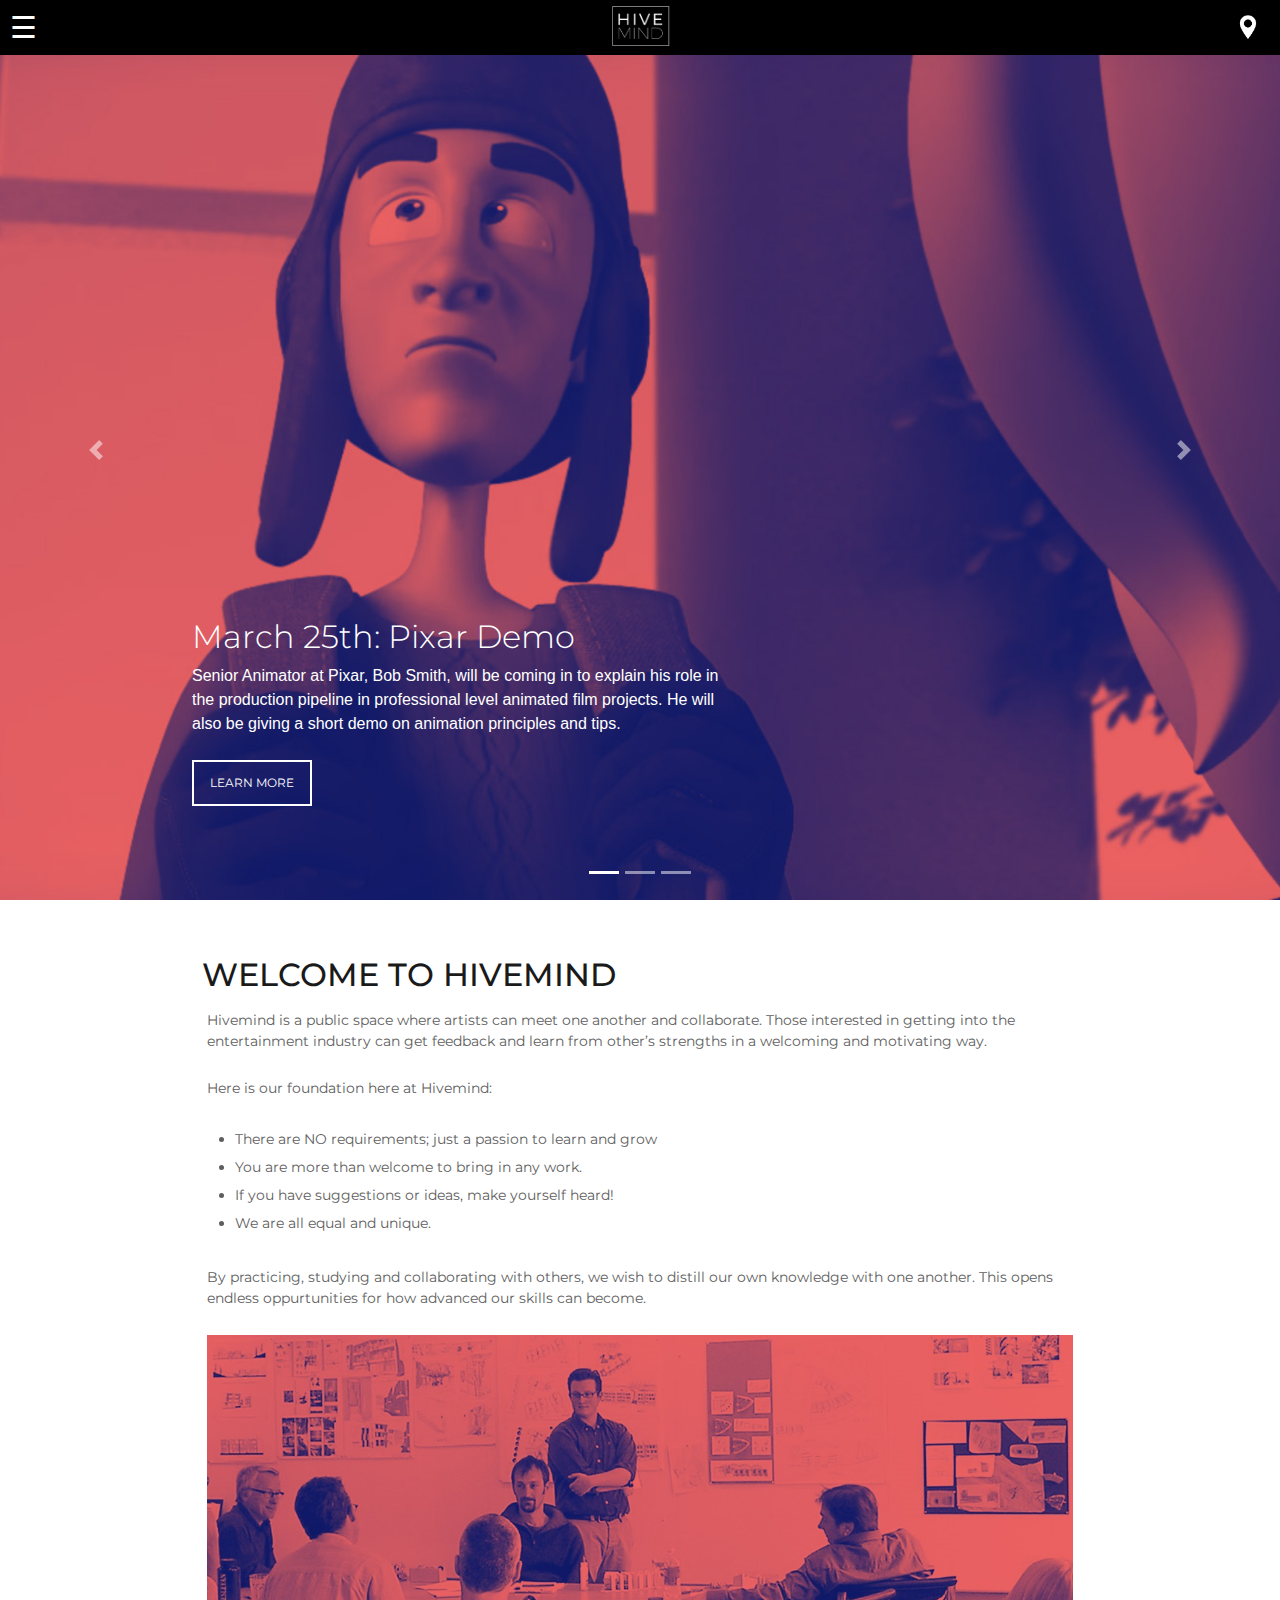
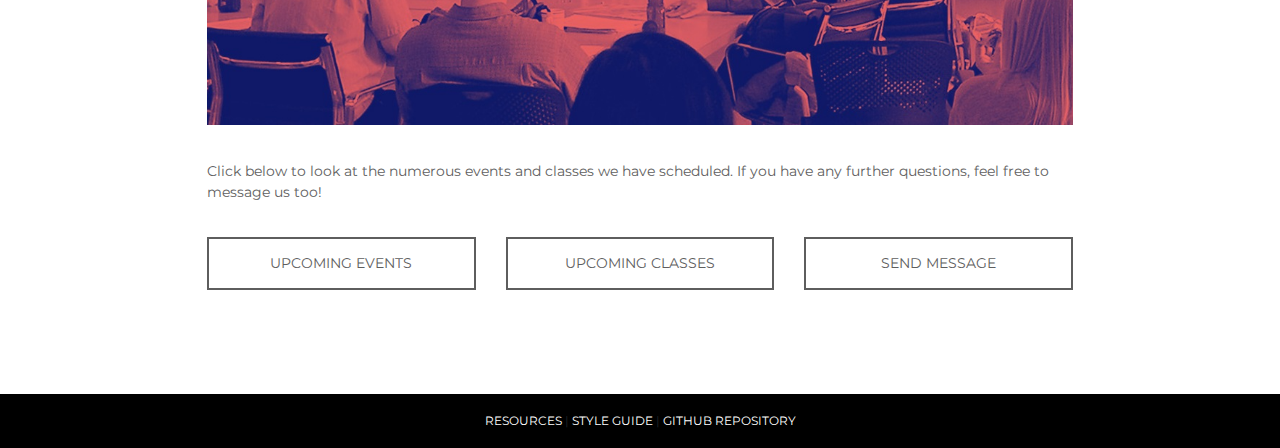
==== commit d65d0983: "Comments added and all files validated" ====
--- a/Part2/index.html
+++ b/Part2/index.html
@@ -5,13 +5,9 @@
 <title>P02 HIVEMIND</title>
 <link href="https://fonts.googleapis.com/css?family=Montserrat:1,100,200,300,400,500,600,800" rel="stylesheet">
 <link rel="stylesheet" href="css/main.css">
-
 <!-- Bootstrap core CSS -->
 <link href="vendor/bootstrap/css/bootstrap.min.css" rel="stylesheet">
-
-
 </head>
-
 
 <body>
 
@@ -71,7 +67,7 @@
           </div>
         </div>
       </div>
-<!--Carosouel Left and Right Buttons-->
+      <!--Carosouel Left and Right Buttons-->
       <a class="carousel-control-prev" href="#carouselExampleIndicators" role="button" data-slide="prev">
         <span class="carousel-control-prev-icon" aria-hidden="true"></span>
         <span class="sr-only">Previous</span>
@@ -89,67 +85,48 @@
 
     <h1 class = "pageHeader" id = "homepageHeader"> WELCOME TO HIVEMIND </h1>
 
-    <!-- Full Column -->
-    <div class="fullcolumn">
+      <!-- Full Column -->
+      <div class="fullcolumn">
 
-      <p>Hivemind is a public space where artists can meet one another and collaborate. Those interested in getting into the entertainment industry can get feedback and learn from other’s strengths in a welcoming and motivating way. </p>
+        <p>Hivemind is a public space where artists can meet one another and collaborate. Those interested in getting into the entertainment industry can get feedback and learn from other’s strengths in a welcoming and motivating way. </p>
 
-      <p> Here is our foundation here at Hivemind:</p>
-        <ul>
-          <li>There are NO requirements; just a passion to learn and grow</li>
-          <li>You are more than welcome to bring in any work.</li>
-          <li>If you have suggestions or ideas, make yourself heard!</li>
-          <li>We are all equal and unique.</li>
-        </ul>
-        <p> By practicing, studying and collaborating with others, we wish to distill our own knowledge with one another. This opens endless oppurtunities for how advanced our skills can become.</p>
+        <p> Here is our foundation here at Hivemind:</p>
+          <ul>
+            <li>There are NO requirements; just a passion to learn and grow</li>
+            <li>You are more than welcome to bring in any work.</li>
+            <li>If you have suggestions or ideas, make yourself heard!</li>
+            <li>We are all equal and unique.</li>
+          </ul>
+          <p> By practicing, studying and collaborating with others, we wish to distill our own knowledge with one another. This opens endless oppurtunities for how advanced our skills can become.</p>
 
-          <div class = "gridimageslink">
-            <img class = "gridimages" src="img/collaboration.jpg" alt="brokenlink" >
-          </div>
+            <div class = "gridimageslink">
+              <img class = "gridimages" src="img/collaboration.jpg" alt="brokenlink" >
+            </div>
 
-            <p></p>
-          <p> Click below to look at the numerous events and classes we have scheduled. If you have any further questions, feel free to message us too!</p>
+              <p></p>
+            <p> Click below to look at the numerous events and classes we have scheduled. If you have any further questions, feel free to message us too!</p>
+      </div>
+
+     <!-- 3 coloumn grid for Nav buttons-->
+     <div class="column">
+       <a href="Events.html" class="navigationbutton">UPCOMING EVENTS</a>
+     </div>
+
+     <div class="column">
+       <a href="Classes.html" class="navigationbutton">UPCOMING CLASSES</a>
     </div>
 
-   <div class="column">
-     <a href="Events.html" class="navigationbutton">UPCOMING EVENTS</a>
-   </div>
-
-   <div class="column">
-     <a href="Classes.html" class="navigationbutton">UPCOMING CLASSES</a>
-  </div>
-
-   <div class="column">
-     <a href="contact.html" class = "navigationbutton">SEND MESSAGE</a>
-   </div>
-
-
+     <div class="column">
+       <a href="contact.html" class = "navigationbutton">SEND MESSAGE</a>
+     </div>
 
    </div>
+   <!--End of Page Content-->
 
   <!-- Footer -->
    <footer>
-
-      <p><a href="resources.html">RESOURCES</a> | <a href="http://www.sfu.ca/~kneuenfe/IAT_339/PO2/Style_Guide_P02/">STYLE GUIDE</a> | <a href="https://github.com/kneuenfeldt/PO2_COMPANY_REPOSITORY">GITHUB REPOSITORY</a></p>
-
+      <p><a href="resources.html">RESOURCES</a> | <a href="styleguide.html">STYLE GUIDE</a> | <a href="https://github.com/kneuenfeldt/PO2_COMPANY_REPOSITORY">GITHUB REPOSITORY</a></p>
   </footer>
-
-
-
-
-
-
-
-
-
-
-
-
-
-
-
-
-
 
 
 <!-- Bootstrap core JavaScript for Carousel -->
@@ -158,12 +135,12 @@
 
 <!-- Drop Down Menu Script-->
 <script>
-function openNav() {
-    document.getElementById("myNav").style.height = "100%";
-}
-function closeNav() {
-    document.getElementById("myNav").style.height = "0%";
-}
+  function openNav() {
+      document.getElementById("myNav").style.height = "100%";
+  }
+  function closeNav() {
+      document.getElementById("myNav").style.height = "0%";
+  }
 </script>
 
 </body>
--- a/Part2/css/main.css
+++ b/Part2/css/main.css
@@ -1,3 +1,4 @@
+/*Main Tag Elements*/
 html{
 
 }
@@ -28,9 +29,7 @@
   padding-bottom: 1em;
   color: #5e5e5e;
   line-height:2em;
-
-}
-
+}
 
 footer{
   display: block;
@@ -43,6 +42,7 @@
   text-decoration: none;
 }
 
+/*Footer Elements*/
 footer p{
   margin:0;
 }
@@ -58,6 +58,7 @@
   font-weight: 600;
 }
 
+/*Perameters for where Footer should be placed based on screen size*/
 @media screen and (min-height: 800px) and (min-width:801px) {
 footer#gridpagefooter{
   position: fixed;
@@ -74,6 +75,7 @@
 }
 }
 
+/*Nav Bar image parameters*/
 img#location{
   position: absolute;
     top: 15px;
@@ -86,6 +88,7 @@
 
 }
 
+/*Different Header class and id perameters*/
 h1.pageHeader{
   font-size: 32px;
   padding-left: 10px;
@@ -134,9 +137,6 @@
   font-family: 'Montserrat';
 }
 
-
-
-
 h2.secondaryHeader{
   padding-left:10px;
   font-weight: 400;
@@ -146,11 +146,7 @@
   width: 100%;
 }
 
-
-
-
-
-
+/*Carrousel Item Parameters*/
 .carousel-item {
   height: 100vh;
   min-height: 300px;
@@ -161,6 +157,7 @@
   background-size: cover;
 }
 
+/*Drop Down Menu Parameters*/
 .overlay {
     height: 0%;
     width: 100%;
@@ -184,6 +181,7 @@
 
 }
 
+/*Drop Down Menu Link Parameters*/
 .overlay a {
     padding-left: 10px;
     text-decoration: none;
@@ -206,6 +204,7 @@
     font-size: 50px;
 }
 
+/*Changes to drop down menu based on screen size*/
 @media screen and (max-height: 450px) {
   .overlay {overflow-y: auto;}
   .overlay a {font-size: 20px}
@@ -226,6 +225,7 @@
   }
 }
 
+/*Column Contain Structure and Parameters*/
 .columnContainer{
   display: flex;
   flex-wrap: wrap;
@@ -238,8 +238,7 @@
   padding-right:15%;
 }
 
-/*Full Colum Grid Structure*/
-
+/*Full Colum Grid Structure and elements within*/
 .columnContainer .fullcolumn {
   width: 100%;
   padding-top: 1em;
@@ -272,8 +271,7 @@
 }
 
 
-
-/*Three column grid structure*/
+/*Three column grid structure and elements within*/
 .columnContainer .column {
   flex-basis: 33.333%;
   padding-top: .5em;
@@ -335,7 +333,6 @@
 }
 
 @media screen and (max-width: 900px){
-
   .columnContainer{
     padding-left:3%;
     padding-right:3%;
@@ -343,7 +340,6 @@
 }
 
   @media screen and (max-width: 800px){
-
     .columnContainer .column {
     flex-basis: 100%;
     flex-grow: 0;
@@ -352,9 +348,7 @@
     margin-bottom: 0;
   }
 
-
-
-
+/*Changes to nav bar if screen under 800px*/
   img#location{
     display: none;
   }
@@ -365,10 +359,9 @@
       right: 6px;
       margin-top:0px;
 
-
-  }
-}
-
+}
+
+/* Effects to full column based on screen size*/
   .columnContainer .fullcolumn .contactinfo{
     display: none
   }
@@ -386,7 +379,7 @@
   .columnContainer .column p.bottomnavText{
   font-size: 14px;
 }
-
+}
 
 
 
@@ -488,20 +481,7 @@
   color:white;
 }
 
-::placeholder { /* Chrome, Firefox, Opera, Safari 10.1+ */
-    font-size: 13px;
-}
-
-:-ms-input-placeholder { /* Internet Explorer 10-11 */
-    font-size: 13px;
-}
-
-::-ms-input-placeholder { /* Microsoft Edge */
-    font-size: 13px;
-}
-
-
-
+/*--Input Field Parameters to different elements*/
 input[type=text], select {
     width: 100%;
     padding: 12px 20px;
@@ -514,8 +494,6 @@
     box-sizing: border-box;
 }
 
-
-
 input[type=submit] {
   background-color:#5e5e5e;
   color: #ffffff;
@@ -527,7 +505,6 @@
   -webkit-transition: ease-out 0.2s;
   -moz-transition: ease-out 0.2s;
   transition: ease-out 0.2s;
-
   margin-bottom: 40px;
 }
 
@@ -557,7 +534,6 @@
     border: 1px solid #ccc;
     background-color: #ffffff;
     font-size: 16px;
-
 }
 
 label{
@@ -566,18 +542,26 @@
   color:#5e5e5e;
 }
 
-
+::placeholder { /* Chrome, Firefox, Opera, Safari 10.1+ */
+    font-size: 13px;
+}
+
+:-ms-input-placeholder { /* Internet Explorer 10-11 */
+    font-size: 13px;
+}
+
+::-ms-input-placeholder { /* Microsoft Edge */
+    font-size: 13px;
+}
 
 #province{
 display: inline;
 width: 49%;
-
 }
 
 #zipcode{
   display: inline;
   width: 49%;
-
 }
 
 #expm{
